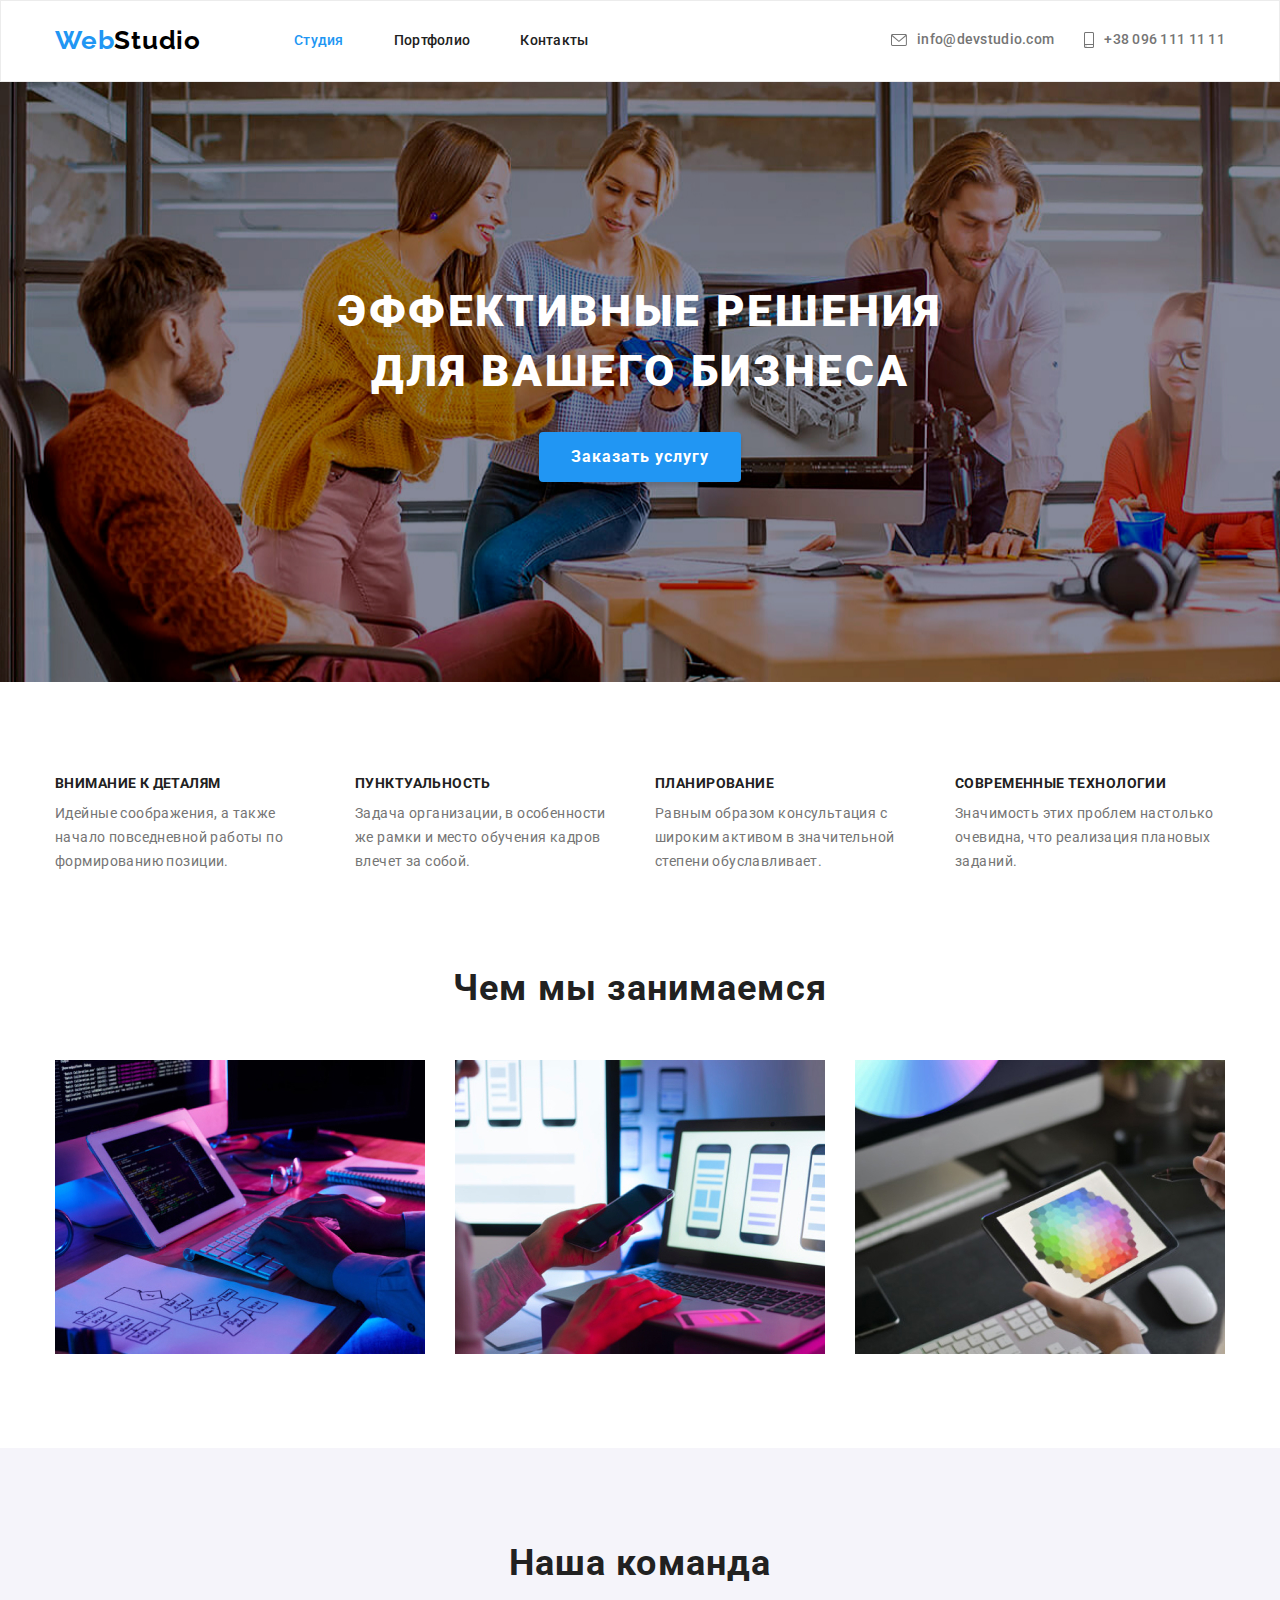
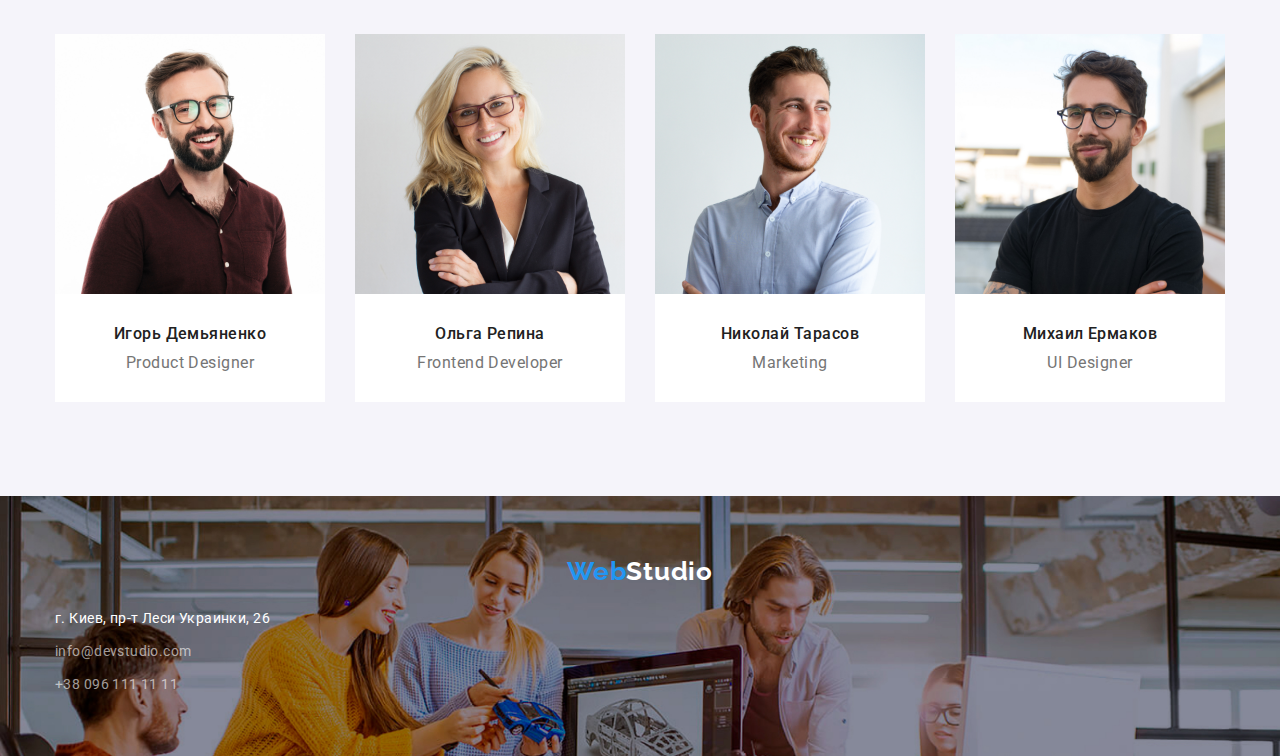
==== index.html @ 41978f91 "Внесены 2 декоративных элемента в header, добавлено изображение в hero" ====
<!DOCTYPE html>
<html lang="ru">
  <head>
    <meta charset="UTF-8" />
    <meta name="viewport" content="width=device-width, initial-scale=1.0" />
    <title>Web-Studio</title>
    <link rel="stylesheet" href="https://cdnjs.cloudflare.com/ajax/libs/modern-normalize/1.0.0/modern-normalize.min.css">
    <link rel="preconnect" href="https://fonts.gstatic.com" />
    <link
      href="https://fonts.googleapis.com/css2?family=Raleway:wght@700&family=Roboto:wght@400;500;700;900&display=swap"
      rel="stylesheet"
    />
    <link rel="stylesheet" href="./css/styles.css" />
  </head>
  <body>

    <!-- Header -->

    <header class="header">
      <div class="container">
      <nav class="navigation">
        <a class="logo" href="./index.html" lang="en">
          <span class="first-part-logo">Web</span><span class="second-part-logo">Studio</span>
        </a>
        <ul class="navigation-list">
          <li class="navigation-list-item">
            <a class="navigation-list-link" href="#"
              ><span class="studio-text">Студия</span></a
            >
          </li>
          <li class="navigation-list-item">
            <a
              class="navigation-list-link"
              href="portfolio.html"
              target="_blank"
              ><span class="nav-text">Портфолио</span></a
            >
          </li>
          <li class="navigation-list-item">
            <a class="navigation-list-link" href="#"
              ><span class="nav-text">Контакты</span></a
            >
          </li>
        </ul>
      </nav>
      <address class="address">
        <ul class="address-list">
          <li class="address-item">
            <a class="header-mail" href="mailto:info@devstudio.com"
              ><svg class="header-mail-icon" width="16" height="12">
                <use href="./images/sprite.svg#icon-envelope"></use>
              </svg>info@devstudio.com</a
            >
          </li>
          <li class="address-item">
            <a class="header-tel" href="tel:+380961111111">
              <svg class="header-tel-icon" width="10" height="16">
                <use href="./images/sprite.svg#icon-smartphone"></use>
              </svg>+38 096 111 11 11</a>
          </li>
        </ul>
      </address>
      </div>
    </header>

    <!-- Main -->

    <main>

      <!-- Hero -->

      <section class="hero">
        <div class="container">
        <h1 class="hero-title">Эффективные решения <br />для вашего бизнеса</h1>
        <button class="hero-btn" type="button">Заказать услугу</button>
        </div>
      </section>
      <!-- Чем мы занимаемся -->
      <section class="about">
        <div class="container">
        <div class="about-advantages">
          <ul class="about-advantages-list">
            <li class="about-advantages-list-item">
              <h3 class="about-subtitle">Внимание к деталям</h3>
              <p class="about-advantages-desc">
                Идейные соображения, а также начало повседневной работы по
                формированию позиции.
              </p>
            </li>
            <li class="about-advantages-list-item">
              <h3 class="about-subtitle">Пунктуальность</h3>
              <p class="about-advantages-desc">
                Задача организации, в особенности же рамки и место обучения
                кадров влечет за собой.
              </p>
            </li>
            <li class="about-advantages-list-item">
              <h3 class="about-subtitle">Планирование</h3>
              <p class="about-advantages-desc">
                Равным образом консультация с широким активом в значительной
                степени обуславливает.
              </p>
            </li>
            <li class="about-advantages-list-item">
              <h3 class="about-subtitle">Современные технологии</h3>
              <p class="about-advantages-desc">
                Значимость этих проблем настолько очевидна, что реализация
                плановых заданий.
              </p>
            </li>
          </ul>
        </div>
        <div class="about-work">
          <h2 class="title">Чем мы занимаемся</h2>
          <ul class="about-work-list">
            <li class="about-work-list-item">
              <img
                class="about-work-img"
                src="images/img.jpg"
                alt="мужские руки печатают на клавиатуре"
                width="370"
                height="294"
              />
            </li>
            <li class="about-work-list-item">
              <img
                class="about-work-img"
                src="images/img-2.jpg"
                alt="женские руки держат смартфон"
                width="370"
                height="294"
              />
            </li>
            <li class="about-work-list-item">
              <img
                class="about-work-img"
                src="images/img-3.jpg"
                alt="планшет в женских руках"
                width="370"
                height="294"
              />
            </li>
          </ul>
        </div>
        </div>
      </section>

      <!-- Наша команда -->

      <section class="team">
        <div class="container">
        <h2 class="title">Наша команда</h2>
        <ul class="team-list">
          <li class="team-list-item">
            <img
              class="team-img"
              src="images/img-7.jpg"
              alt="фото Игоря Демьяненко"
              width="270"
              height="260"
            />
            <h3 class="team-subtitle">Игорь Демьяненко</h3>
            <p class="team-desc" lang="en">Product Designer</p>
          </li>
          <li class="team-list-item">
            <img
              class="team-img"
              src="images/img-4.jpg"
              alt="фото Ольги Репиной"
              width="270"
              height="260"
            />
            <h3 class="team-subtitle">Ольга Репина</h3>
            <p class="team-desc" lang="en">Frontend Developer</p>
          </li>
          <li class="team-list-item">
            <img
              class="team-img"
              src="images/img-5.jpg"
              alt="фото Николая Тарасова"
              width="270"
              height="260"
            />
            <h3 class="team-subtitle">Николай Тарасов</h3>
            <p class="team-desc" lang="en">Marketing</p>
          </li>
          <li class="team-list-item">
            <img
              class="team-img"
              src="images/img-6.jpg"
              alt="фото Михаила Ермакова"
              width="270"
              height="260"
            />
            <h3 class="team-subtitle">Михаил Ермаков</h3>
            <p class="team-desc" lang="en">UI Designer</p>
          </li>
        </ul>
        </div>
      </section>
    </main>

    <!-- Footer -->

    <footer class="footer">

      <!-- Contact info -->
      
      <section class="contact-info">
        <div class="container">
        <h2 class="title visually-hidden">Контактная информация</h2>
        <p class="logo" lang="en">
          <span class="first-part-logo">Web</span
          ><span class="second-logo">Studio</span>
        </p>
        <address class="address">
          <ul class="address-list">
            <li class="address-list-item">
              <a
                class="address-list-link"
                href="https://goo.gl/maps/fSNsUCHMgR2mTpbh6"
                target="_blank"
                ><span class="address-text"
                  >г. Киев, пр-т Леси Украинки, 26</span
                ></a
              >
            </li>
            <li class="address-list-item">
              <a class="address-list-link" href="mailto:info@devstudio.com"
                ><span class="footer-mail">info@devstudio.com</span></a
              >
            </li>
            <li class="address-list-item">
              <a class="address-list-link" href="tel:+380961111111"
                ><span class="footer-tel">+38 096 111 11 11</span></a
              >
            </li>
          </ul>
        </address>
        </div>
      </section>
    </footer>
  </body>
</html>
---- css/styles.css ----
:root {
  --main-font: "Roboto", sans-serif;
  --secondary-font: "Raleway", sans-serif;
  --accent-color: #2196f3;
}

body {
  font-family: var(--main-font);
}

h1,
h2,
h3,
h4,
h5,
h6 {
  margin: 0;
}

ul,
ol {
  margin: 0;
  padding: 0;
}

p {
  margin: 0;
}

img {
  display: block;
}

.address {
  font-style: normal;
}

.container {
  width: 1200px;
  padding: 0 15px;
  margin: 0 auto;
}

/* ========== HEADER ========== */

.header {
  padding-top: 24px;
  padding-bottom: 25px;
  border: 1px solid #ececec;
}

.header .container {
  display: flex;
  align-items: center;
}

.header .logo {
  margin-right: 93px;
}

.logo {
  font-family: var(--secondary-font);
  font-weight: 700;
  font-size: 26px;
  line-height: 1.19;
  letter-spacing: 0.03em;
  text-decoration: none;
}
.first-part-logo {
  color: #2196f3;
}
.second-part-logo {
  color: #000000;
}

.header .navigation {
  display: flex;
  align-items: center;
}

.navigation-list {
  display: flex;
}

.navigation-list-link {
  font-weight: 500;
  font-size: 14px;
  line-height: 1.14;
  letter-spacing: 0.02em;
  color: #212121;
}

.navigation-list-item:not(:last-child) {
  margin-right: 50px;
}

.navigation-list-link:hover,
.navigation-list-link:focus,
.header-mail:hover,
.header-mail:focus,
.header-tel:hover,
.header-tel:focus {
  color: var(--accent-color);
}

.header .address {
  margin-left: auto;
}

.header .address-list {
  display: flex;
}

.header .header-mail {
  margin-right: 30px;
}

.header-mail,
.header-tel {
  display: flex;
  align-items: center;
  font-weight: 500;
  font-size: 14px;
  line-height: 1.14;
  letter-spacing: 0.02em;
  color: #757575;
}

.header-mail-icon,
.header-tel-icon {
  margin-right: 10px;
  fill: currentColor;
}

.portfolio-text {
  color: var(--accent-color);
}

.studio-text {
  color: var(--accent-color);
}

/* ========== END HEADER ========== */

/* ========== HERO ========== */

.hero .container {
  padding-top: 200px;
  padding-bottom: 200px;
}

.hero,
.contact-info {
  background: #2f303a;
  background-image: url(../images/bg.jpg);
  background-repeat: no-repeat;
  background-size: cover;
  text-align: center;
}

.hero-title {
  margin-bottom: 30px;
  font-weight: 900;
  font-size: 44px;
  line-height: 1.36;
  letter-spacing: 0.06em;
  text-transform: uppercase;
  color: #ffffff;
}

.hero-btn {
  min-width: 200px;
  box-shadow: 0px 4px 4px rgba(0, 0, 0, 0.15);
  cursor: pointer;
  padding: 10px 32px;
  border-radius: 4px;
  border: none;
  background-color: var(--accent-color);
  color: #ffffff;
  font-weight: 700;
  font-size: 16px;
  line-height: 1.88;
  letter-spacing: 0.06em;
}

/* ========== END HERO ========== */

/* ========== OTHER SECTIONS ========== */

.about-advantages {
  padding-top: 94px;
  padding-bottom: 94px;
}

.about-advantages-list {
  display: flex;
  flex-wrap: wrap;
}

.about-advantages-list-item {
  width: 270px;
}

.about-advantages-list-item:not(:last-child) {
  margin-right: 30px;
}

.about-work-list-item:not(:last-child) {
  margin-right: 30px;
}

.team-list-item:not(:last-child) {
  margin-right: 30px;
}

.about-advantages-list,
.address-list,
.about-work-list,
.team-list,
.btn-list,
.projects-list-item,
.navigation-list {
  list-style: none;
}

.about-subtitle {
  margin-bottom: 10px;
  font-weight: 700;
  font-size: 14px;
  line-height: 1.14;
  letter-spacing: 0.03em;
  text-transform: uppercase;
  color: #212121;
}

.about-work {
  padding-bottom: 94px;
}

.about-work-list {
  display: flex;
}

.about-advantages-desc {
  font-weight: 400;
  font-size: 14px;
  line-height: 1.71;
  letter-spacing: 0.03em;
  color: #757575;
}

.title {
  margin-bottom: 50px;
  font-weight: 700;
  font-size: 36px;
  line-height: 1.17;
  text-align: center;
  letter-spacing: 0.03em;
  color: #212121;
}

.team {
  background: #f5f4fa;
  padding-top: 94px;
  padding-bottom: 94px;
}

.team-img {
  margin-bottom: 30px;
}

.team-list {
  display: flex;
}

.team-list-item {
  background: #ffffff;
}

.team-subtitle {
  margin-bottom: 10px;
  font-weight: 500;
  font-size: 16px;
  line-height: 1.19;
  text-align: center;
  letter-spacing: 0.03em;
  color: #212121;
}

.team-desc {
  padding-bottom: 30px;
  font-weight: 400;
  font-size: 16px;
  line-height: 1.19;
  text-align: center;
  letter-spacing: 0.03em;
  color: #757575;
}

/* ========== END OTHER SECTIONS ========== */

/* ========== FOOTER ========== */

.contact-info {
  padding-top: 60px;
  padding-bottom: 60px;
}

.contact-info .logo {
  margin-bottom: 20px;
}

.contact-info .address {
  text-align: left;
  margin-right: auto;
}

.contact-info .address-list {
  min-width: 231px;
}

.contact-info .address-list-item:not(:last-child) {
  margin-bottom: 9px;
}

.second-logo {
  color: #ffffff;
}

.address-text {
  font-weight: 400;
  font-size: 14px;
  line-height: 1.71;
  letter-spacing: 0.03em;
  color: #ffffff;
}

.footer-mail,
.footer-tel {
  font-weight: 400;
  font-size: 14px;
  line-height: 1.71;
  letter-spacing: 0.03em;
  color: rgba(255, 255, 255, 0.6);
}

.address-list-link,
.navigation-list-link,
.header-mail,
.header-tel,
.projects-link {
  text-decoration: none;
}

.visually-hidden {
  position: absolute;
  white-space: nowrap;
  width: 1px;
  height: 1px;
  overflow: hidden;
  border: 0;
  padding: 0;
  clip: rect(0 0 0 0);
  clip-path: inset(50%);
  margin: -1px;
}

/* ========== END FOOTER ========== */

/* ========== PORTFOLIO PAGE ========== */

.portfolio-page {
  padding-top: 94px;
  padding-bottom: 94px;
}

.portfolio-page .btn-list {
  display: flex;
  flex-wrap: wrap;
  margin-bottom: 34px;
  justify-content: center;
  margin-bottom: 50px;
}

.portfolio-page .projects-list {
  display: flex;
  flex-wrap: wrap;
}

.portfolio-page .projects-list-item {
  width: 370px;
  background: #ffffff;
  border: 1px solid #eeeeee;
}

.portfolio-page .projects-list-item:not(:nth-child(3n)) {
  margin-right: 30px;
}

.portfolio-page .projects-list-item:not(:nth-last-child(-n + 3)) {
  margin-bottom: 30px;
}

.item-button {
  padding: 6px 22px;
  min-width: 73px;
  font-weight: 500;
  font-size: 16px;
  line-height: 1.62;
  text-align: center;
  letter-spacing: 0.03em;
  background: #f5f4fa;
  color: #212121;
  cursor: pointer;
  border: none;
  border-radius: 4px;
}

.portfolio-page .btn-list-item:not(:last-child) {
  margin-right: 8px;
}

.item-button:hover,
.item-button:focus {
  background-color: var(--accent-color);
  color: #ffffff;
}

.projects-subtitle {
  width: 322px;
  height: 36px;
  font-weight: 700;
  font-size: 18px;
  line-height: 2;
  letter-spacing: 0.06em;
  color: #212121;
}

.projects-block {
  padding: 20px 24px;
}

.projects-desc {
  width: 322px;
  height: 30px;
  font-weight: 400;
  font-size: 16px;
  line-height: 1.87;
  letter-spacing: 0.03em;
  color: #757575;
}
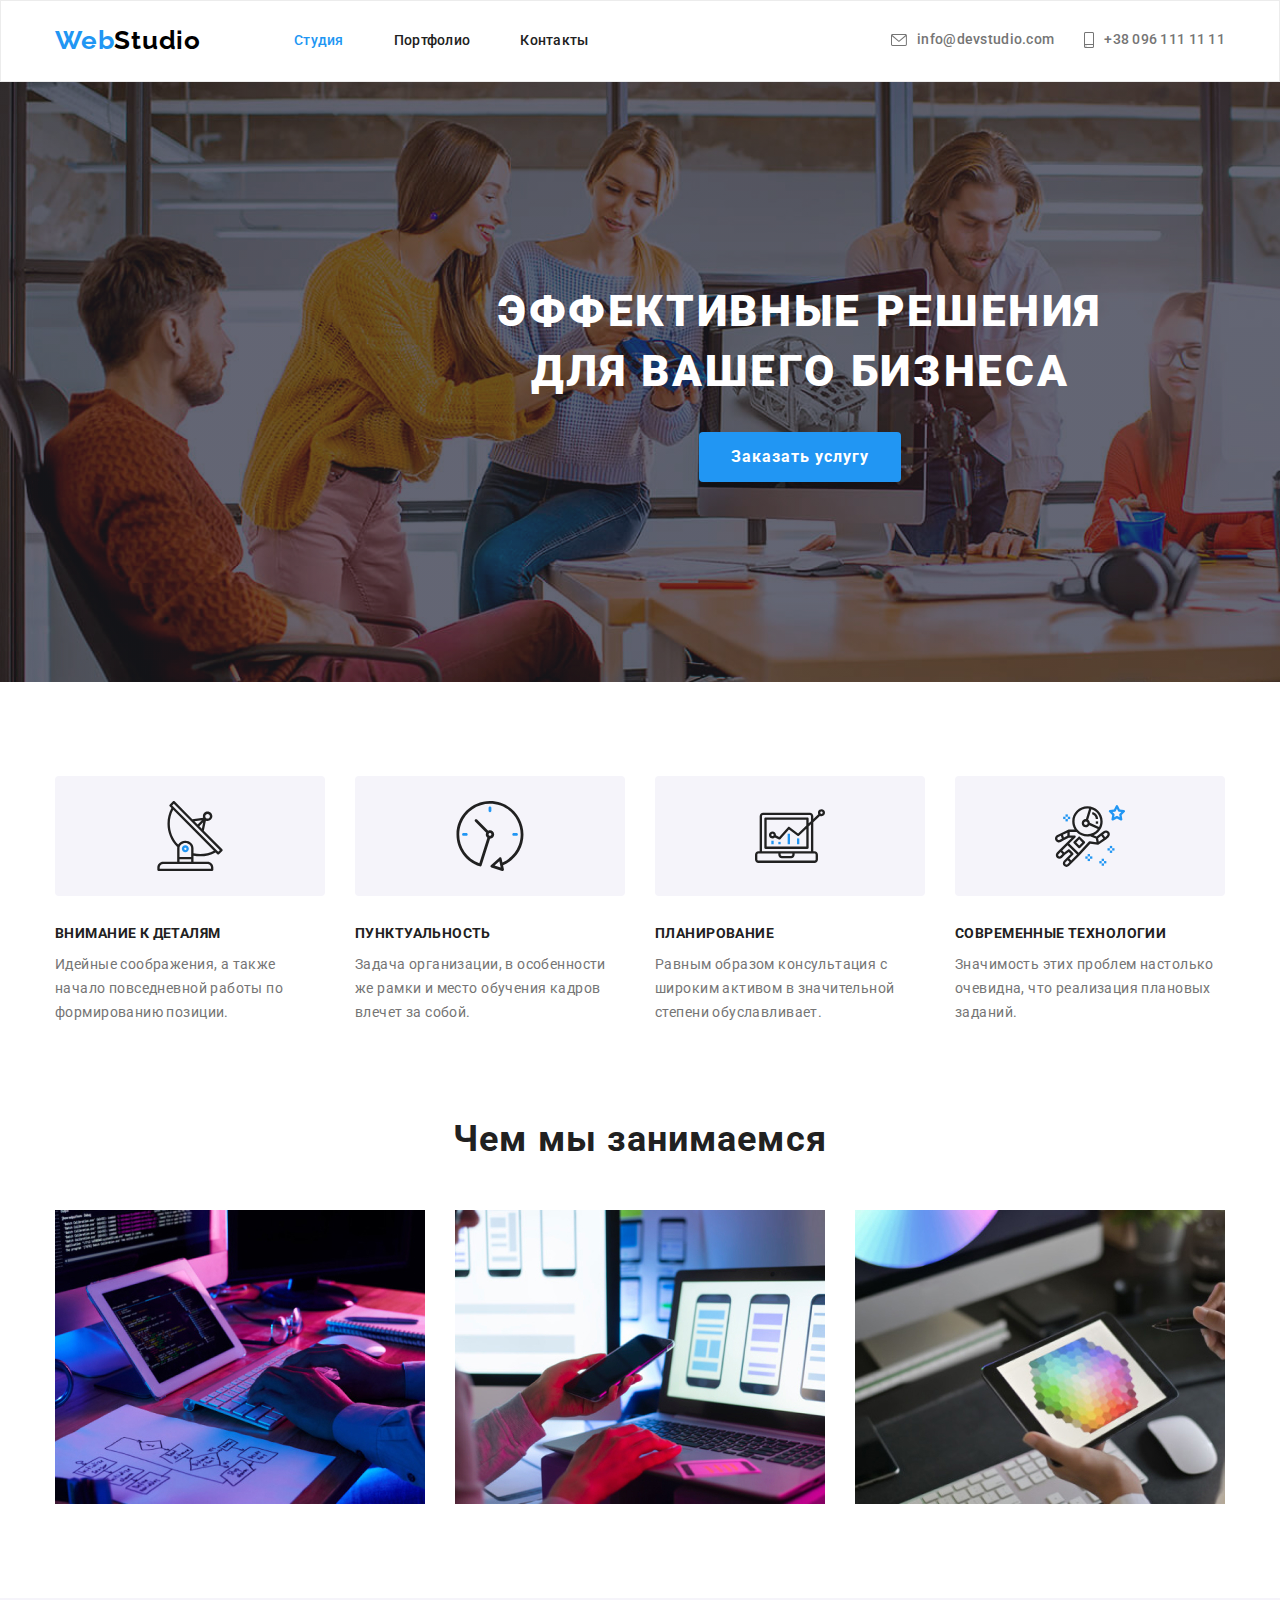
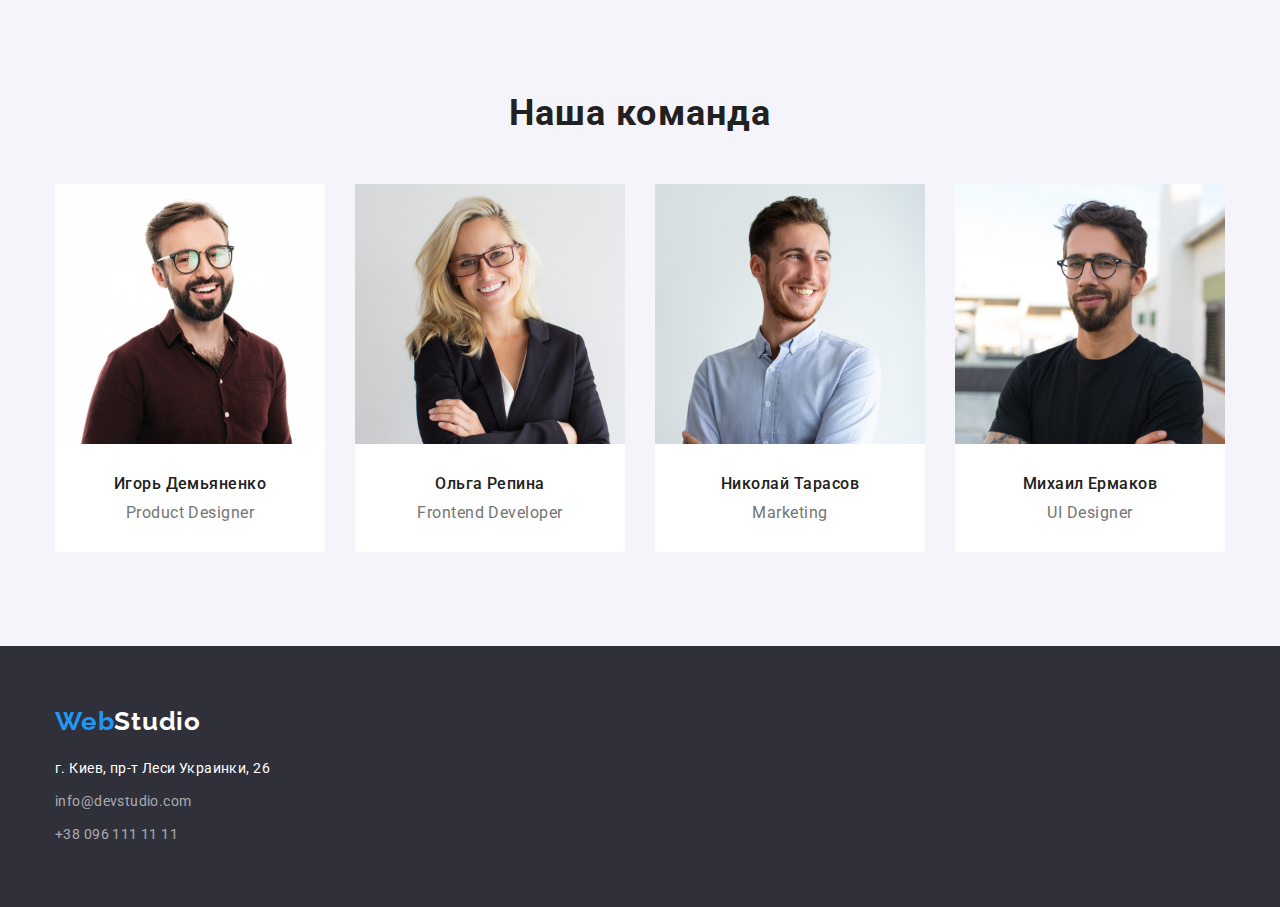
==== commit 131d1636: "Завершено с секцией Hero, вставлены декоративные элементы под Hero" ====
--- a/index.html
+++ b/index.html
@@ -81,6 +81,7 @@
         <div class="about-advantages">
           <ul class="about-advantages-list">
             <li class="about-advantages-list-item">
+              <div class="block-icon"><svg class="advantages-icon" width="70" height="70"><use href="./images/sprite.svg#icon-antenna-1"></use></svg></div>
               <h3 class="about-subtitle">Внимание к деталям</h3>
               <p class="about-advantages-desc">
                 Идейные соображения, а также начало повседневной работы по
@@ -88,6 +89,9 @@
               </p>
             </li>
             <li class="about-advantages-list-item">
+              <div class="block-icon"><svg class="advantages-icon" width="70" height="70">
+                <use href="./images/sprite.svg#icon-clock-1"></use>
+              </svg></div>
               <h3 class="about-subtitle">Пунктуальность</h3>
               <p class="about-advantages-desc">
                 Задача организации, в особенности же рамки и место обучения
@@ -95,6 +99,9 @@
               </p>
             </li>
             <li class="about-advantages-list-item">
+              <div class="block-icon"><svg class="advantages-icon" width="70" height="70">
+                <use href="./images/sprite.svg#icon-diagram-1"></use>
+              </svg></div>
               <h3 class="about-subtitle">Планирование</h3>
               <p class="about-advantages-desc">
                 Равным образом консультация с широким активом в значительной
@@ -102,6 +109,9 @@
               </p>
             </li>
             <li class="about-advantages-list-item">
+              <div class="block-icon"><svg class="advantages-icon" width="70" height="70">
+                <use href="./images/sprite.svg#icon-astronaut-1"></use>
+              </svg></div>
               <h3 class="about-subtitle">Современные технологии</h3>
               <p class="about-advantages-desc">
                 Значимость этих проблем настолько очевидна, что реализация
--- a/css/styles.css
+++ b/css/styles.css
@@ -2,6 +2,7 @@
   --main-font: "Roboto", sans-serif;
   --secondary-font: "Raleway", sans-serif;
   --accent-color: #2196f3;
+  --gradient-color: rgba(47, 48, 58, 0.4);
 }
 
 body {
@@ -144,17 +145,26 @@
 
 /* ========== HERO ========== */
 
-.hero .container {
+.contact-info {
+  background: #2f303a;
+}
+
+.hero {
+  width: 1600px;
+  height: 600px;
   padding-top: 200px;
   padding-bottom: 200px;
-}
-
-.hero,
-.contact-info {
+  margin-left: auto;
+  margin-right: auto;
   background: #2f303a;
-  background-image: url(../images/bg.jpg);
+  background-image: linear-gradient(
+      var(--gradient-color),
+      var(--gradient-color)
+    ),
+    url(../images/bg.jpg);
   background-repeat: no-repeat;
   background-size: cover;
+  background-position: center;
   text-align: center;
 }
 
@@ -233,6 +243,21 @@
   color: #212121;
 }
 
+.block-icon {
+  display: flex;
+  align-items: center;
+  justify-content: center;
+  height: 120px;
+  margin-bottom: 30px;
+  background-color: #f5f4fa;
+  border-radius: 4px;
+}
+
+.advantages-icon {
+  width: 70;
+  height: 70;
+}
+
 .about-work {
   padding-bottom: 94px;
 }
@@ -244,7 +269,7 @@
 .about-advantages-desc {
   font-weight: 400;
   font-size: 14px;
-  line-height: 1.71;
+  line-height: 1.72;
   letter-spacing: 0.03em;
   color: #757575;
 }
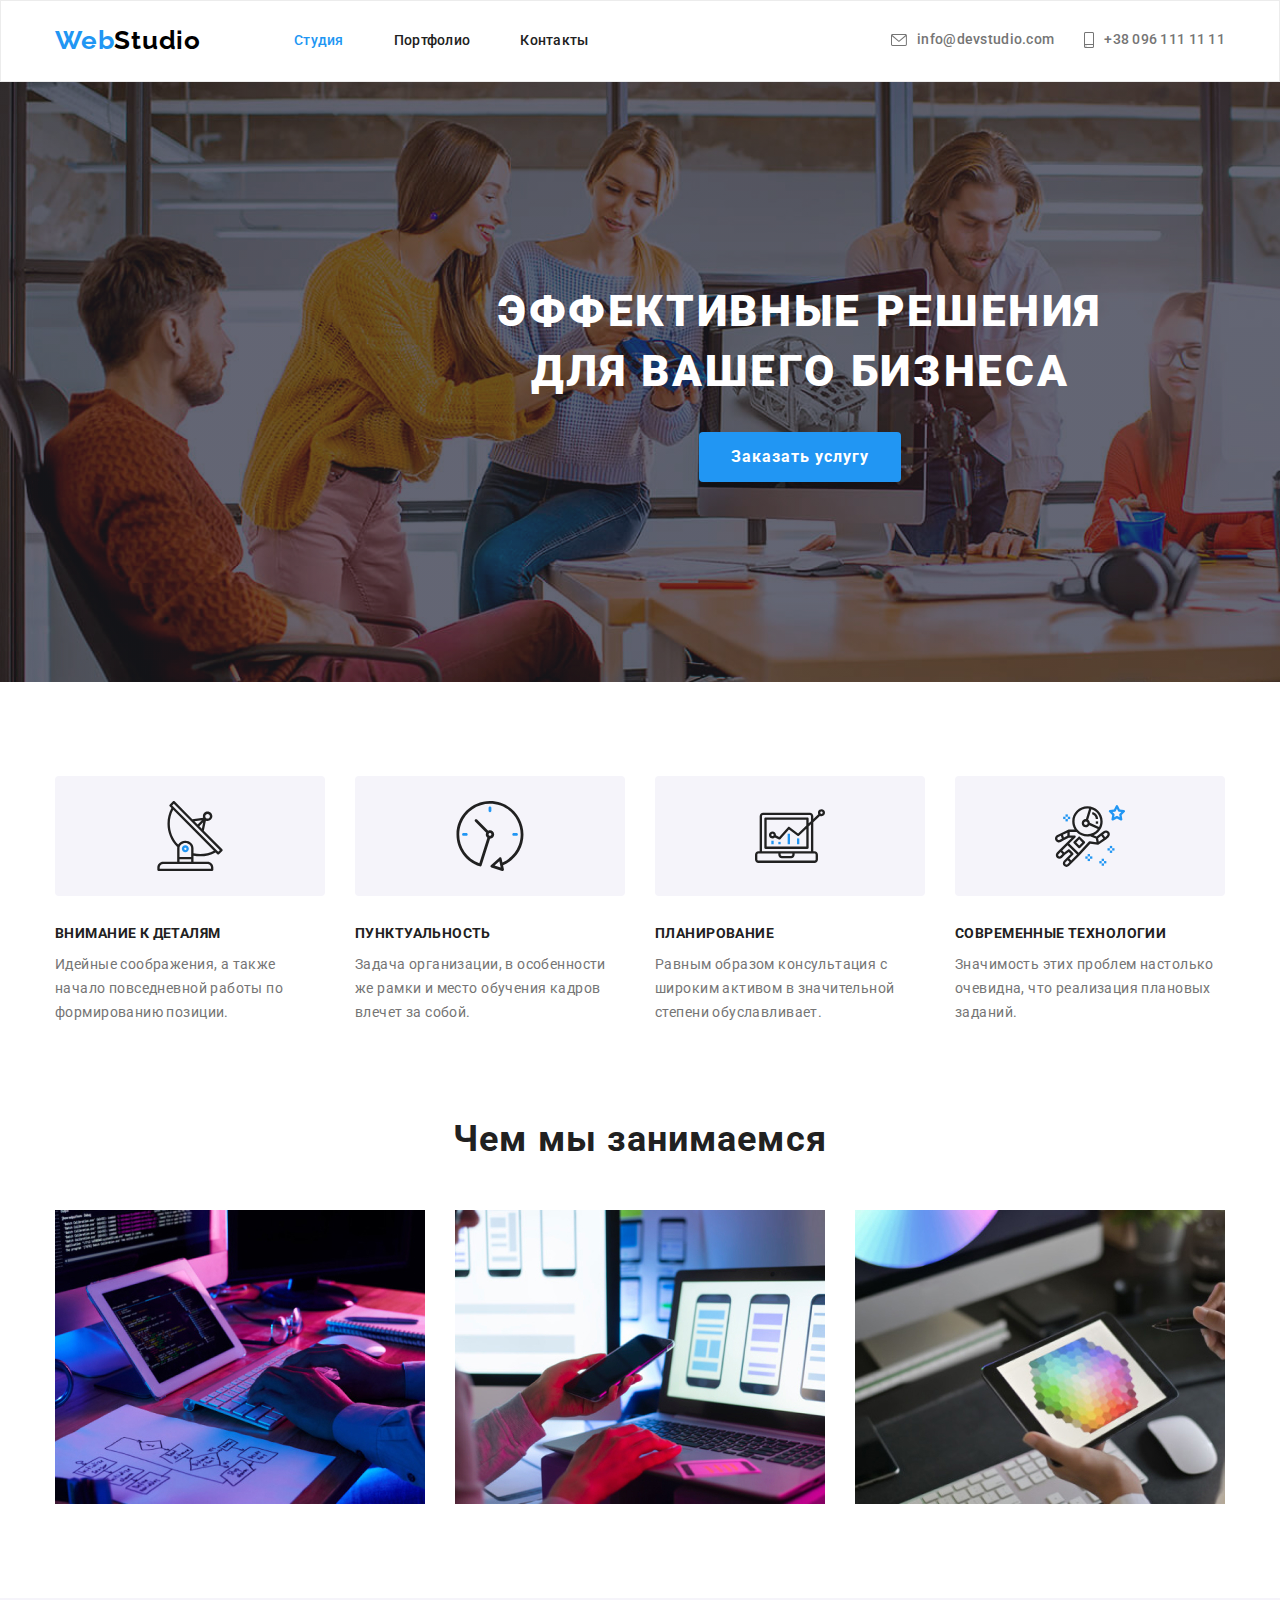
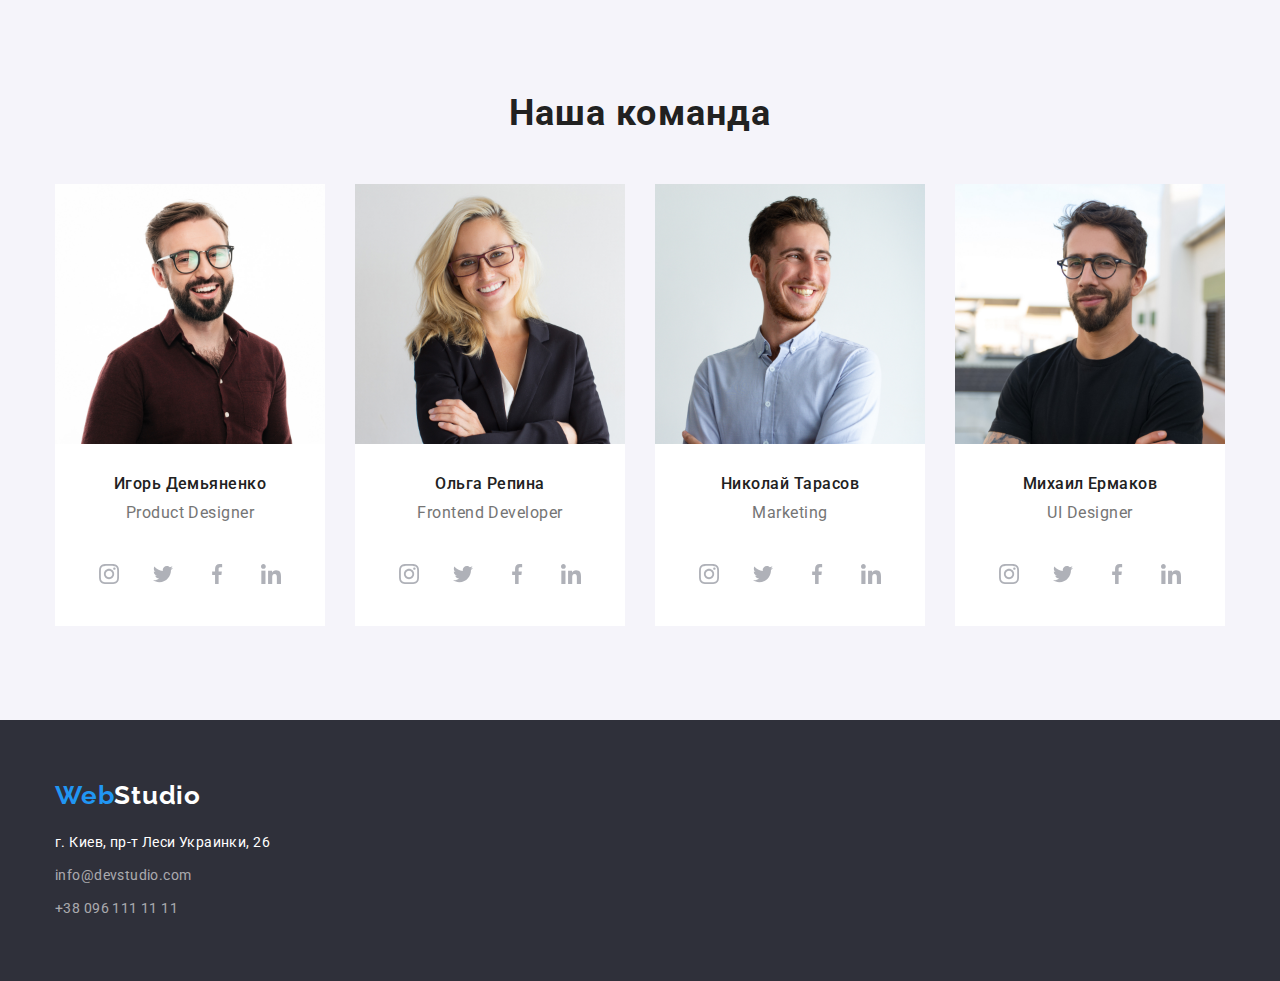
==== commit af183f5b: "Вставлены все иконки соцсетей" ====
--- a/index.html
+++ b/index.html
@@ -171,6 +171,43 @@
             />
             <h3 class="team-subtitle">Игорь Демьяненко</h3>
             <p class="team-desc" lang="en">Product Designer</p>
+            <div class="social-info">
+              <ul class="social-info-list">
+                <li class="social-info-item">
+                  <a class="social-info-link" href="#">
+                    <svg class="social-link" width="20" height="20">
+                      <use href="./images/sprite.svg#icon-instagram-2">
+                      </use>
+                    </svg>
+                  </a>
+                </li>
+                <li class="social-info-item">
+                  <a class="social-info-link" href="#">
+                    <svg class="social-link" width="20" height="20">
+                      <use href="./images/sprite.svg#icon-twitter-1">
+                  
+                      </use>
+                    </svg>
+                  </a>
+                </li>
+                <li class="social-info-item">
+                  <a class="social-info-link" href="#">
+                    <svg class="social-link" width="20" height="20">
+                      <use href="./images/sprite.svg#icon-facebook-1">
+                  
+                      </use>
+                    </svg>
+                  </a>
+                </li>
+                <li class="social-info-item">
+                  <a class="social-info-link" href="#">
+                    <svg class="social-link" width="20" height="20">
+                      <use href="./images/sprite.svg#icon-linkedin-1"></use>
+                    </svg>
+                  </a>
+                </li>
+              </ul>
+            </div>
           </li>
           <li class="team-list-item">
             <img
@@ -182,6 +219,43 @@
             />
             <h3 class="team-subtitle">Ольга Репина</h3>
             <p class="team-desc" lang="en">Frontend Developer</p>
+            <div class="social-info">
+              <ul class="social-info-list">
+                <li class="social-info-item">
+                  <a class="social-info-link" href="#">
+                    <svg class="social-link" width="20" height="20">
+                      <use href="./images/sprite.svg#icon-instagram-2">
+                      </use>
+                    </svg>
+                  </a>
+                </li>
+                <li class="social-info-item">
+                  <a class="social-info-link" href="#">
+                    <svg class="social-link" width="20" height="20">
+                      <use href="./images/sprite.svg#icon-twitter-1">
+            
+                      </use>
+                    </svg>
+                  </a>
+                </li>
+                <li class="social-info-item">
+                  <a class="social-info-link" href="#">
+                    <svg class="social-link" width="20" height="20">
+                      <use href="./images/sprite.svg#icon-facebook-1">
+            
+                      </use>
+                    </svg>
+                  </a>
+                </li>
+                <li class="social-info-item">
+                  <a class="social-info-link" href="#">
+                    <svg class="social-link" width="20" height="20">
+                      <use href="./images/sprite.svg#icon-linkedin-1"></use>
+                    </svg>
+                  </a>
+                </li>
+              </ul>
+            </div>
           </li>
           <li class="team-list-item">
             <img
@@ -193,6 +267,43 @@
             />
             <h3 class="team-subtitle">Николай Тарасов</h3>
             <p class="team-desc" lang="en">Marketing</p>
+            <div class="social-info">
+              <ul class="social-info-list">
+                <li class="social-info-item">
+                  <a class="social-info-link" href="#">
+                    <svg class="social-link" width="20" height="20">
+                      <use href="./images/sprite.svg#icon-instagram-2">
+                      </use>
+                    </svg>
+                  </a>
+                </li>
+                <li class="social-info-item">
+                  <a class="social-info-link" href="#">
+                    <svg class="social-link" width="20" height="20">
+                      <use href="./images/sprite.svg#icon-twitter-1">
+            
+                      </use>
+                    </svg>
+                  </a>
+                </li>
+                <li class="social-info-item">
+                  <a class="social-info-link" href="#">
+                    <svg class="social-link" width="20" height="20">
+                      <use href="./images/sprite.svg#icon-facebook-1">
+            
+                      </use>
+                    </svg>
+                  </a>
+                </li>
+                <li class="social-info-item">
+                  <a class="social-info-link" href="#">
+                    <svg class="social-link" width="20" height="20">
+                      <use href="./images/sprite.svg#icon-linkedin-1"></use>
+                    </svg>
+                  </a>
+                </li>
+              </ul>
+            </div>
           </li>
           <li class="team-list-item">
             <img
@@ -204,6 +315,43 @@
             />
             <h3 class="team-subtitle">Михаил Ермаков</h3>
             <p class="team-desc" lang="en">UI Designer</p>
+            <div class="social-info">
+              <ul class="social-info-list">
+                <li class="social-info-item">
+                  <a class="social-info-link" href="#">
+                    <svg class="social-link" width="20" height="20">
+                      <use href="./images/sprite.svg#icon-instagram-2">
+                      </use>
+                    </svg>
+                  </a>
+                </li>
+                <li class="social-info-item">
+                  <a class="social-info-link" href="#">
+                    <svg class="social-link" width="20" height="20">
+                      <use href="./images/sprite.svg#icon-twitter-1">
+            
+                      </use>
+                    </svg>
+                  </a>
+                </li>
+                <li class="social-info-item">
+                  <a class="social-info-link" href="#">
+                    <svg class="social-link" width="20" height="20">
+                      <use href="./images/sprite.svg#icon-facebook-1">
+            
+                      </use>
+                    </svg>
+                  </a>
+                </li>
+                <li class="social-info-item">
+                  <a class="social-info-link" href="#">
+                    <svg class="social-link" width="20" height="20">
+                      <use href="./images/sprite.svg#icon-linkedin-1"></use>
+                    </svg>
+                  </a>
+                </li>
+              </ul>
+            </div>
           </li>
         </ul>
         </div>
--- a/css/styles.css
+++ b/css/styles.css
@@ -322,6 +322,34 @@
   color: #757575;
 }
 
+.social-info {
+  padding-left: 32px;
+  padding-right: 32px;
+  padding-bottom: 30px;
+}
+
+.social-info-list {
+  display: flex;
+  align-items: center;
+  justify-content: space-between;
+  list-style: none;
+}
+
+.social-info-link {
+  display: flex;
+  align-items: center;
+  justify-content: center;
+  width: 44px;
+  height: 44px;
+  text-decoration: none;
+  border-radius: 50%;
+  color: #afb1b8;
+}
+
+.social-info-item:not(:last-child) {
+  margin-right: 10px;
+}
+
 /* ========== END OTHER SECTIONS ========== */
 
 /* ========== FOOTER ========== */
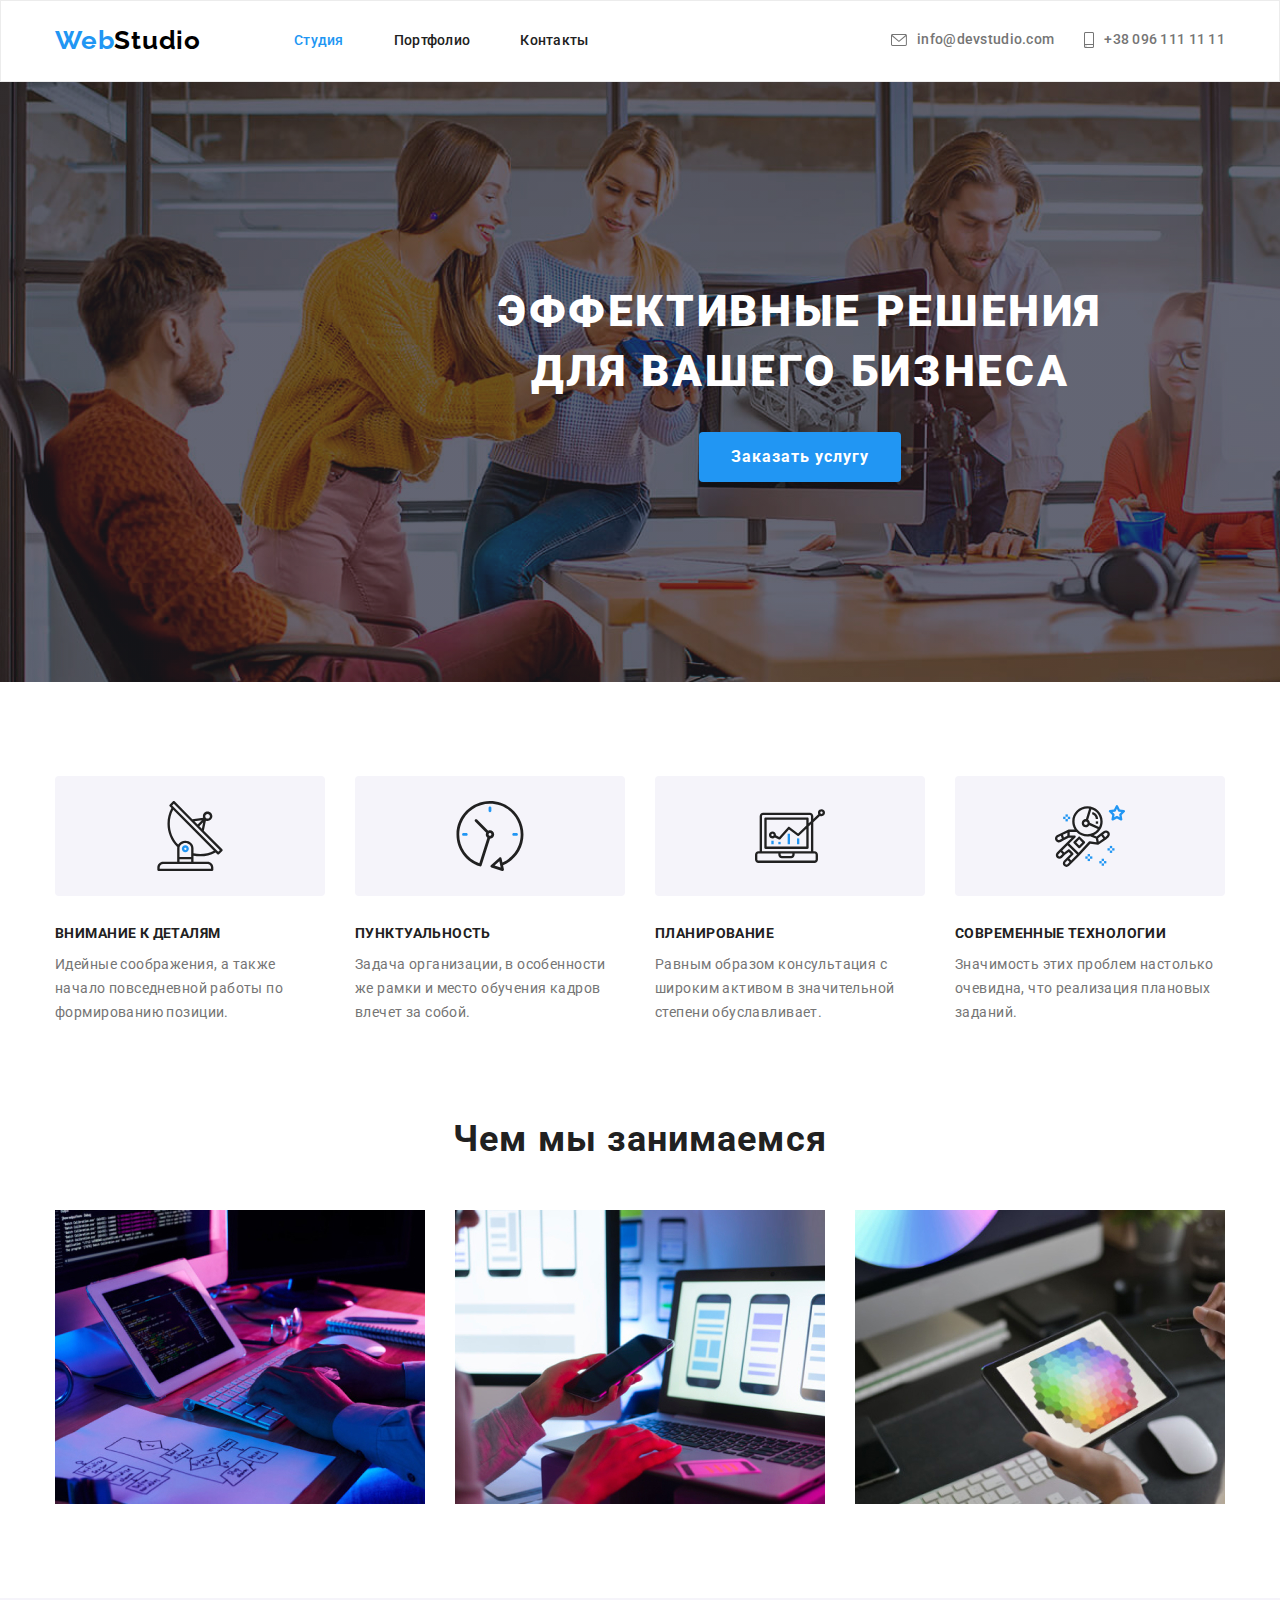
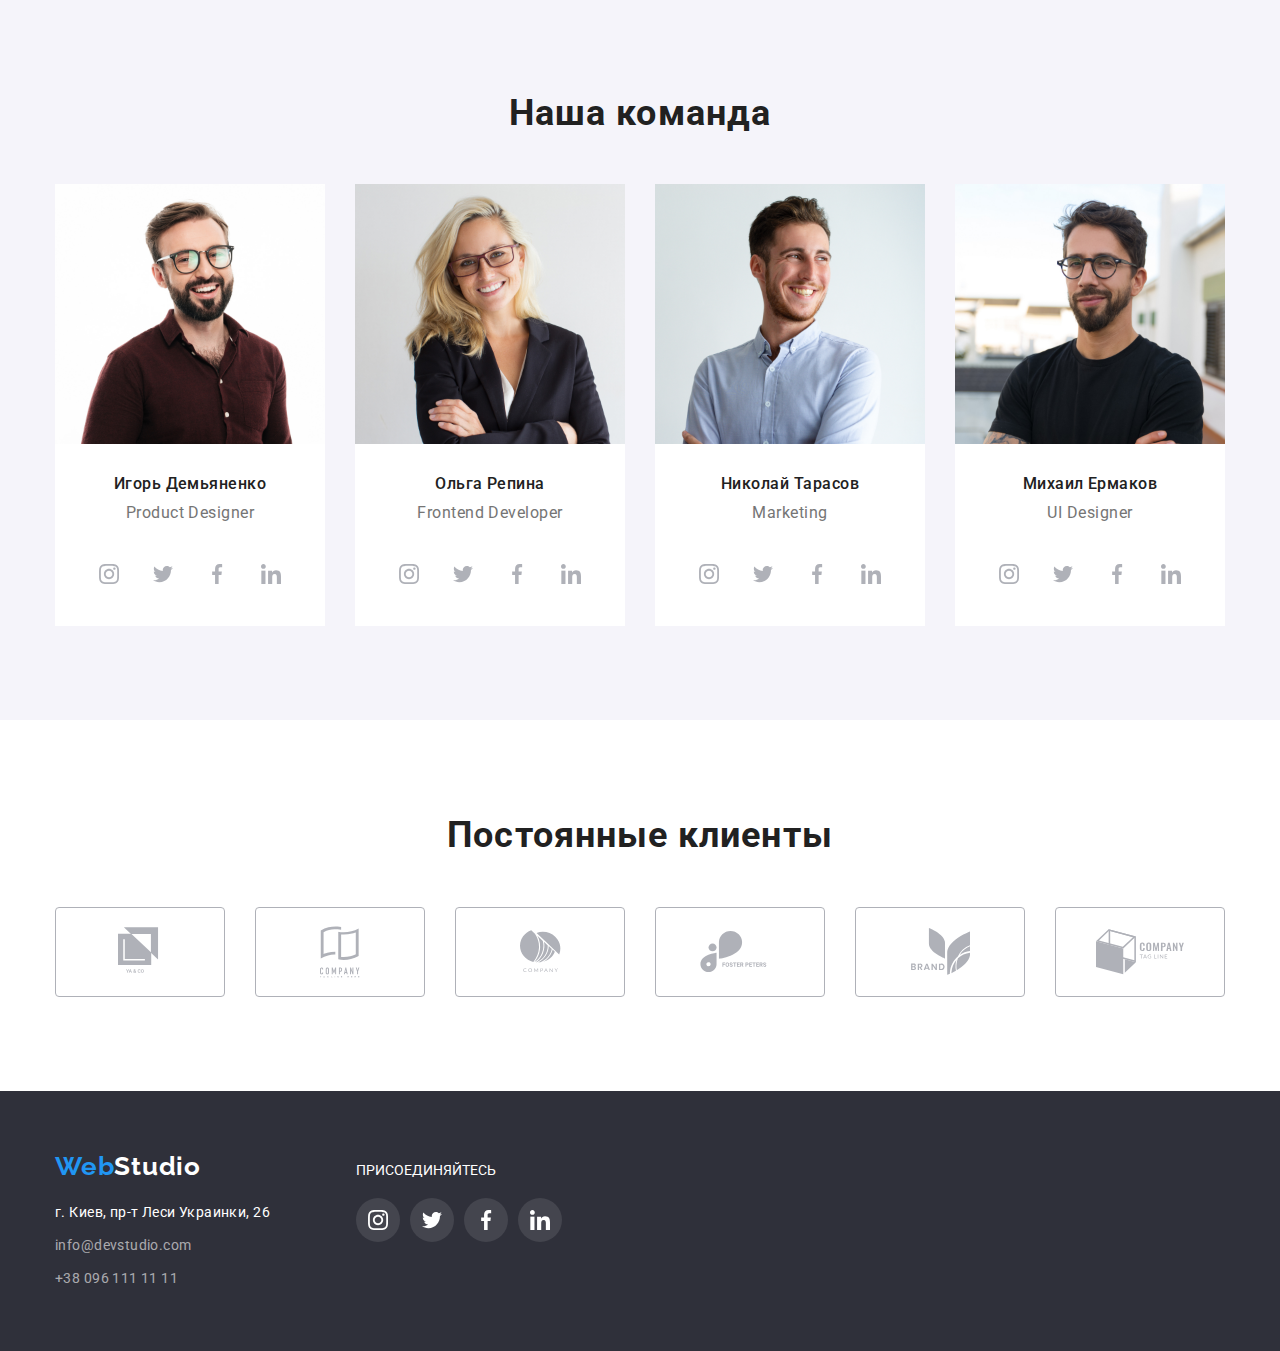
==== commit 79678986: "Добавлены все декоративные элементы и секции на главной странице" ====
--- a/index.html
+++ b/index.html
@@ -356,6 +356,43 @@
         </ul>
         </div>
       </section>
+      <section class="clients">
+<div class="container">
+  <h2 class="title">Постоянные клиенты</h2>
+  <ul class="clients-list">
+    <li class="clients-item">
+      <a class="clients-link" href=""><svg class="clients-icon" width="44.27" height="49.23">
+        <use href="./images/sprite.svg#icon-logo-1"></use>
+      </svg></a>
+    </li>
+    <li class="clients-item">
+      <a class="clients-link" href=""><svg class="clients-icon" width="40" height="52">
+          <use href="./images/sprite.svg#icon-logo-2"></use>
+        </svg></a>
+    </li>
+    <li class="clients-item">
+      <a class="clients-link" href=""><svg class="clients-icon" width="41" height="42.6">
+          <use href="./images/sprite.svg#icon-logo-3"></use>
+        </svg></a>
+    </li>
+    <li class="clients-item">
+      <a class="clients-link" href=""><svg class="clients-icon" width="79.66" height="42.02">
+          <use href="./images/sprite.svg#icon-logo-4"></use>
+        </svg></a>
+    </li>
+    <li class="clients-item">
+      <a class="clients-link" href=""><svg class="clients-icon" width="59" height="47">
+          <use href="./images/sprite.svg#icon-logo-5"></use>
+        </svg></a>
+    </li>
+    <li class="clients-item">
+      <a class="clients-link" href=""><svg class="clients-icon" width="88.48" height="45.j44">
+          <use href="./images/sprite.svg#icon-logo-6"></use>
+        </svg></a>
+    </li>
+  </ul>
+  </div>
+      </section>
     </main>
 
     <!-- Footer -->
@@ -366,6 +403,7 @@
       
       <section class="contact-info">
         <div class="container">
+          <div class="contact-footer">
         <h2 class="title visually-hidden">Контактная информация</h2>
         <p class="logo" lang="en">
           <span class="first-part-logo">Web</span
@@ -396,6 +434,33 @@
           </ul>
         </address>
         </div>
+        <div class="social-footer">
+          <p class="social-footer-desc">Присоединяйтесь</p>
+          <ul class="social-footer-list">
+            <li class="social-footer-item">
+              <a class="social-footer-link"><svg class="social-footer-icon" width="20" height="20">
+                  <use href="./images/sprite.svg#icon-instagram-2"></use>
+                </svg></a>
+            </li>
+            <li class="social-footer-item">
+              <a class="social-footer-link"><svg class="social-footer-icon" width="20" height="20">
+                  <use href="./images/sprite.svg#icon-twitter-1"></use>
+                </svg></a>
+            </li>
+            <li class="social-footer-item">
+              <a class="social-footer-link"><svg class="social-footer-icon" width="20" height="20">
+                  <use href="./images/sprite.svg#icon-facebook-1"></use>
+                </svg></a>
+            </li>
+            <li class="social-footer-item">
+              <a class="social-footer-link"><svg class="social-footer-icon" width="20" height="20">
+                  <use href="./images/sprite.svg#icon-linkedin-1"></use>
+                </svg></a>
+            </li>
+          </ul>
+        </div>
+        </div>
+        
       </section>
     </footer>
   </body>
--- a/css/styles.css
+++ b/css/styles.css
@@ -3,6 +3,7 @@
   --secondary-font: "Raleway", sans-serif;
   --accent-color: #2196f3;
   --gradient-color: rgba(47, 48, 58, 0.4);
+  --white-color: #fff;
 }
 
 body {
@@ -343,18 +344,84 @@
   height: 44px;
   text-decoration: none;
   border-radius: 50%;
-  color: #afb1b8;
 }
 
 .social-info-item:not(:last-child) {
   margin-right: 10px;
 }
 
+.social-info-link:hover,
+.social-info-link:focus {
+  background-color: var(--accent-color);
+}
+
+.social-link {
+  fill: #afb1b8;
+}
+
+.social-info-link:hover .social-link,
+.social-info-link:focus .social-link {
+  fill: var(--white-color);
+}
+
+.clients {
+  background: #fff;
+  padding-top: 94px;
+  padding-bottom: 94px;
+}
+
+.clients-list {
+  display: flex;
+  justify-content: space-between;
+  list-style: none;
+}
+
+.clients-item:not(:last-child) {
+  margin-right: 30px;
+}
+
+.clients-icon {
+  fill: #afb1b8;
+}
+
+.clients-link:hover .clients-icon,
+.clients-link:focus .clients-icon {
+  fill: var(--accent-color);
+}
+
+.clients-link:hover,
+.clients-link:focus {
+  border-color: var(--accent-color);
+}
+
+.clients-link {
+  display: flex;
+  align-items: center;
+  justify-content: center;
+  width: 170px;
+  height: 90px;
+  border: 1px solid #afb1b8;
+  border-radius: 4px;
+  text-decoration: none;
+}
+
 /* ========== END OTHER SECTIONS ========== */
 
 /* ========== FOOTER ========== */
 
+.footer .container {
+  display: flex;
+  align-items: baseline;
+}
+
+.contact-footer {
+  display: flex;
+  flex-direction: column;
+  margin-right: 70px;
+}
+
 .contact-info {
+  display: flex;
   padding-top: 60px;
   padding-bottom: 60px;
 }
@@ -418,6 +485,47 @@
   margin: -1px;
 }
 
+.social-footer {
+  width: 206px;
+}
+
+.social-footer-desc {
+  margin-bottom: 20px;
+  color: var(--white-color);
+  text-transform: uppercase;
+  font-size: 14px;
+  line-height: 1.14;
+}
+
+.social-footer-list {
+  display: flex;
+  list-style: none;
+}
+
+.social-footer-item:not(:last-child) {
+  margin-right: 10px;
+}
+
+.social-footer-link {
+  display: flex;
+  align-items: center;
+  justify-content: center;
+  width: 44px;
+  height: 44px;
+  border-radius: 50%;
+  background-color: rgba(255, 255, 255, 0.1);
+  color: var(--white-color);
+}
+
+.social-footer-icon {
+  fill: currentColor;
+}
+
+.social-footer-link:hover,
+.social-footer-link:focus {
+  background-color: var(--accent-color);
+}
+
 /* ========== END FOOTER ========== */
 
 /* ========== PORTFOLIO PAGE ========== */
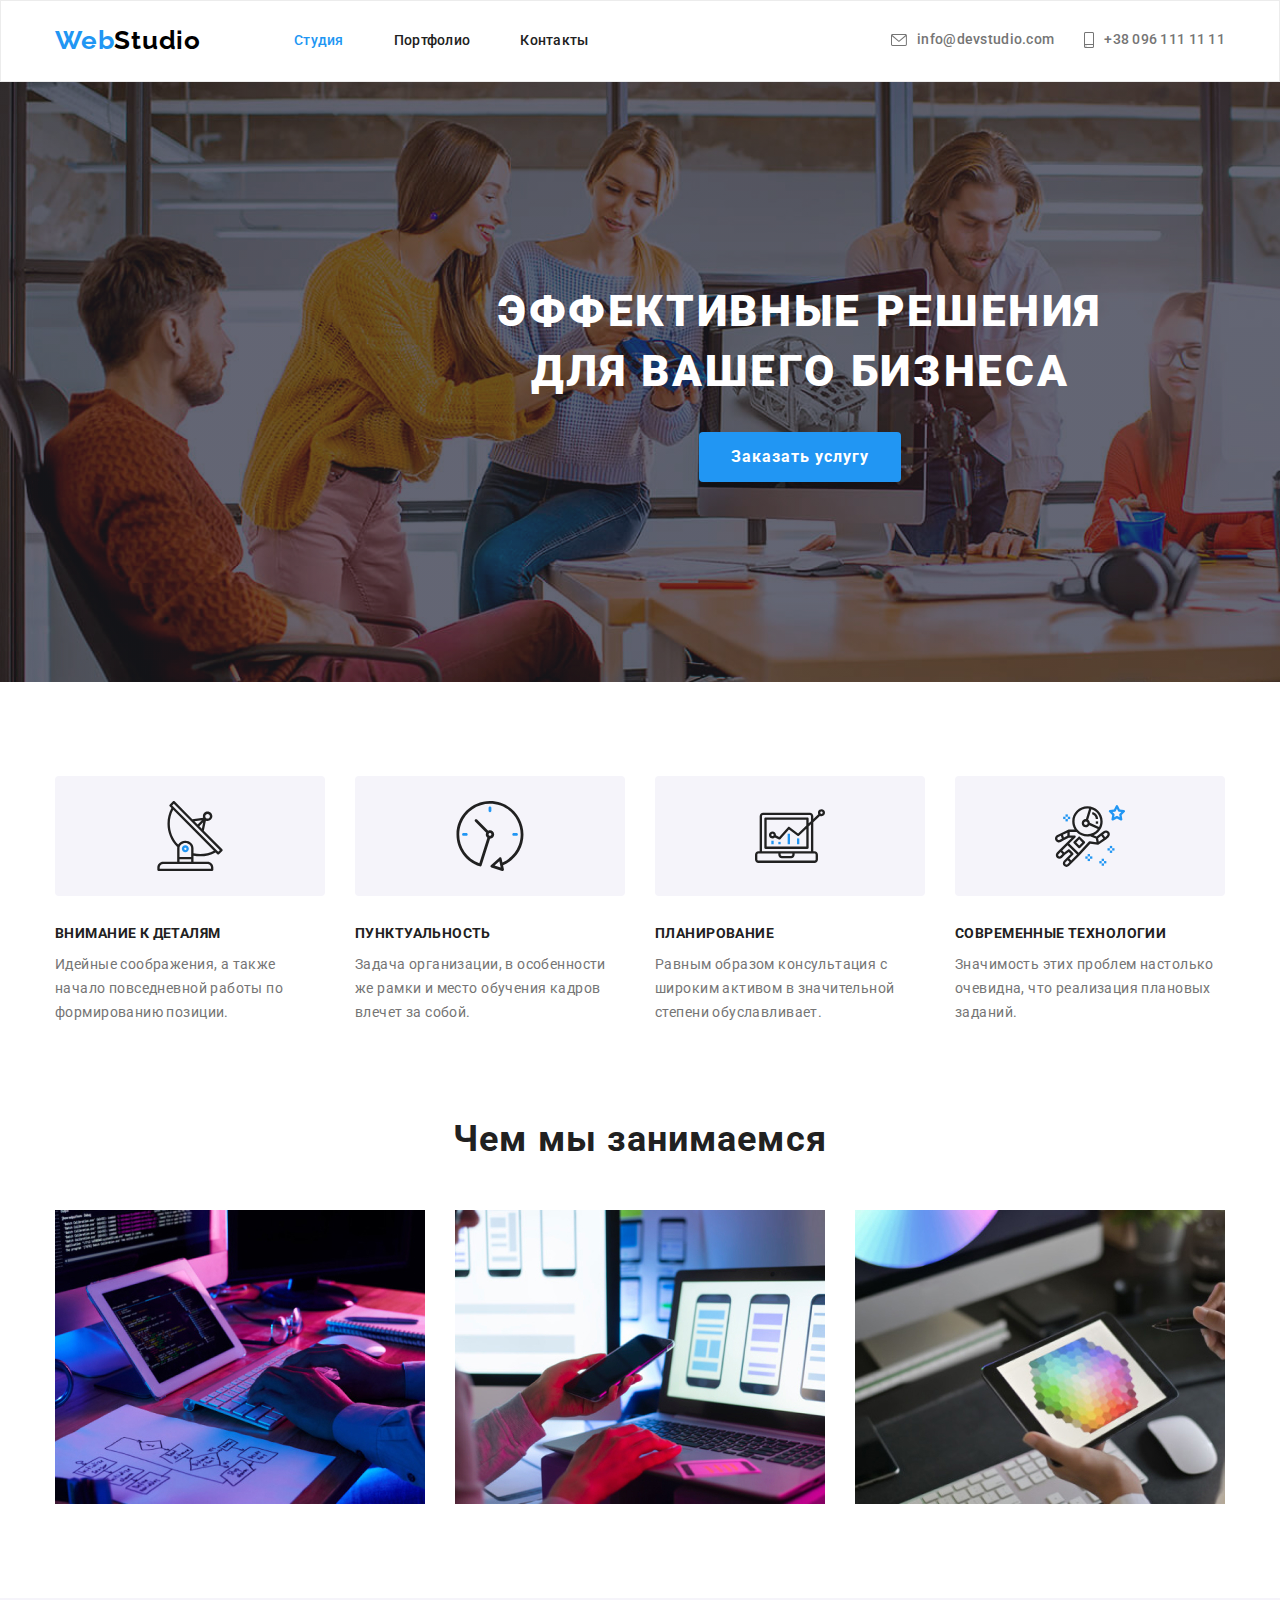
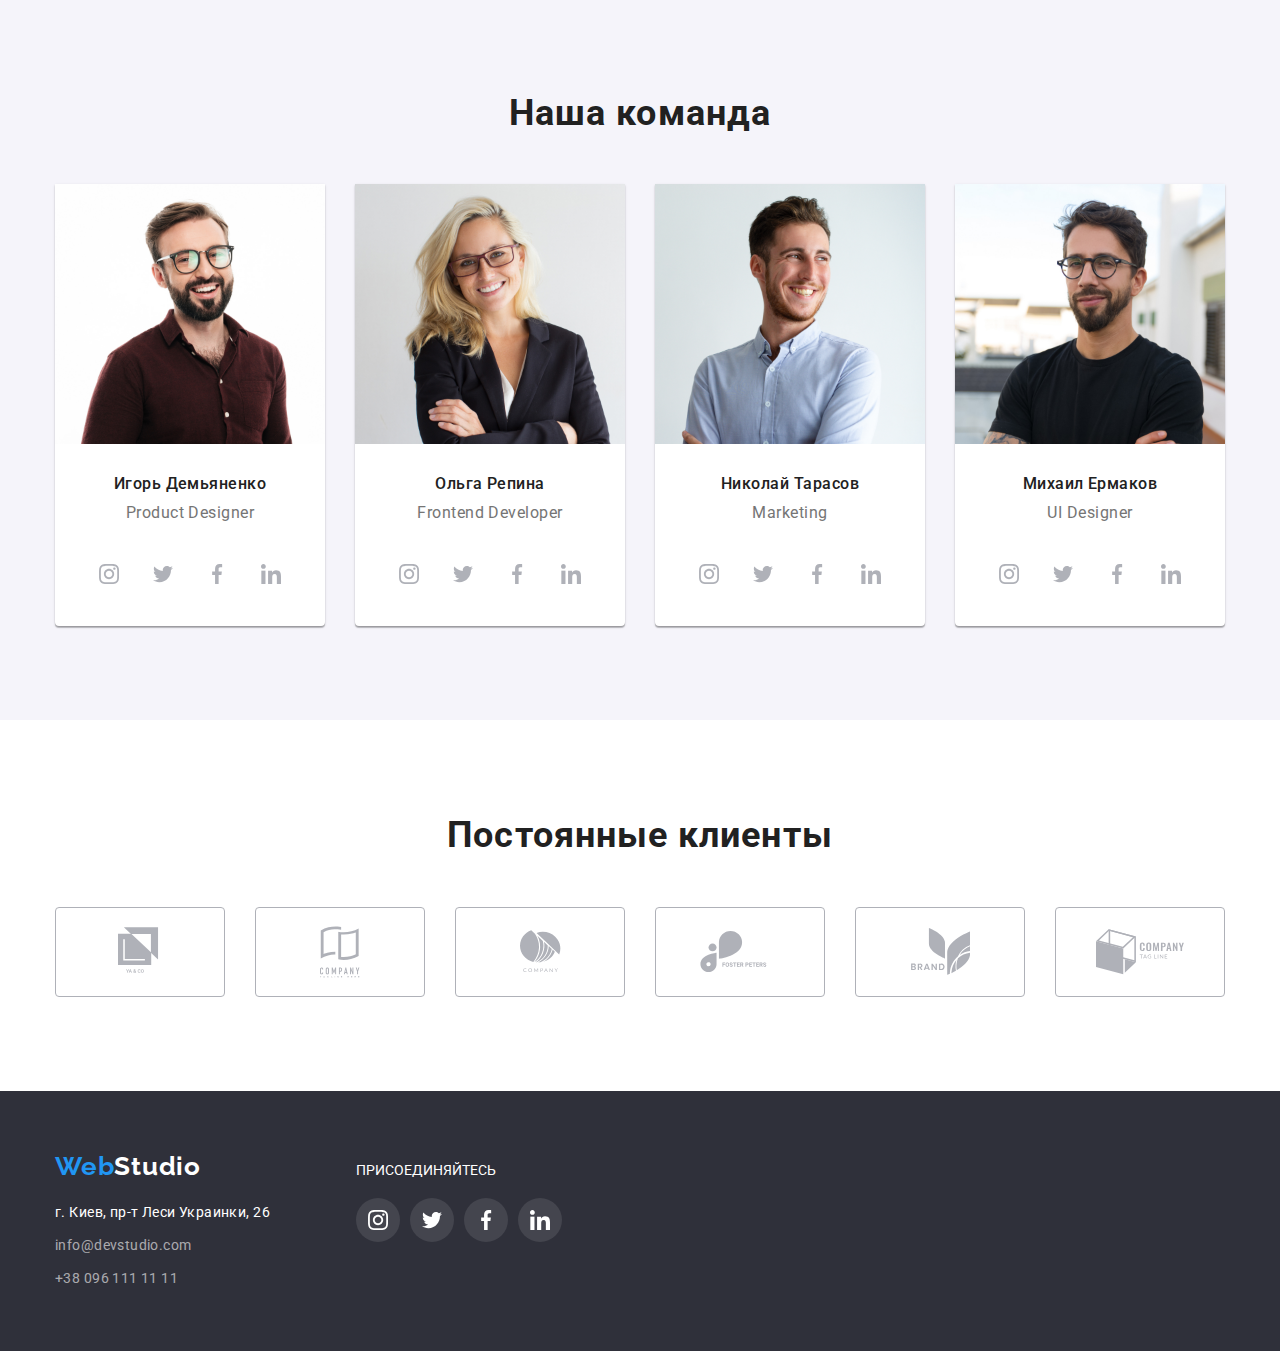
==== commit 49e6c6a5: "Добавлены тени, сделана страница Портфолио" ====
--- a/index.html
+++ b/index.html
@@ -4,7 +4,10 @@
     <meta charset="UTF-8" />
     <meta name="viewport" content="width=device-width, initial-scale=1.0" />
     <title>Web-Studio</title>
-    <link rel="stylesheet" href="https://cdnjs.cloudflare.com/ajax/libs/modern-normalize/1.0.0/modern-normalize.min.css">
+    <link
+      rel="stylesheet"
+      href="https://cdnjs.cloudflare.com/ajax/libs/modern-normalize/1.0.0/modern-normalize.min.css"
+    />
     <link rel="preconnect" href="https://fonts.gstatic.com" />
     <link
       href="https://fonts.googleapis.com/css2?family=Raleway:wght@700&family=Roboto:wght@400;500;700;900&display=swap"
@@ -13,145 +16,157 @@
     <link rel="stylesheet" href="./css/styles.css" />
   </head>
   <body>
-
     <!-- Header -->
 
     <header class="header">
       <div class="container">
-      <nav class="navigation">
-        <a class="logo" href="./index.html" lang="en">
-          <span class="first-part-logo">Web</span><span class="second-part-logo">Studio</span>
-        </a>
-        <ul class="navigation-list">
-          <li class="navigation-list-item">
-            <a class="navigation-list-link" href="#"
-              ><span class="studio-text">Студия</span></a
-            >
-          </li>
-          <li class="navigation-list-item">
-            <a
-              class="navigation-list-link"
-              href="portfolio.html"
-              target="_blank"
-              ><span class="nav-text">Портфолио</span></a
-            >
-          </li>
-          <li class="navigation-list-item">
-            <a class="navigation-list-link" href="#"
-              ><span class="nav-text">Контакты</span></a
-            >
-          </li>
-        </ul>
-      </nav>
-      <address class="address">
-        <ul class="address-list">
-          <li class="address-item">
-            <a class="header-mail" href="mailto:info@devstudio.com"
-              ><svg class="header-mail-icon" width="16" height="12">
-                <use href="./images/sprite.svg#icon-envelope"></use>
-              </svg>info@devstudio.com</a
-            >
-          </li>
-          <li class="address-item">
-            <a class="header-tel" href="tel:+380961111111">
-              <svg class="header-tel-icon" width="10" height="16">
-                <use href="./images/sprite.svg#icon-smartphone"></use>
-              </svg>+38 096 111 11 11</a>
-          </li>
-        </ul>
-      </address>
+        <nav class="navigation">
+          <a class="logo" href="./index.html" lang="en">
+            <span class="first-part-logo">Web</span
+            ><span class="second-part-logo">Studio</span>
+          </a>
+          <ul class="navigation-list">
+            <li class="navigation-list-item">
+              <a class="navigation-list-link" href="#"
+                ><span class="studio-text">Студия</span></a
+              >
+            </li>
+            <li class="navigation-list-item">
+              <a
+                class="navigation-list-link"
+                href="portfolio.html"
+                target="_blank"
+                ><span class="nav-text">Портфолио</span></a
+              >
+            </li>
+            <li class="navigation-list-item">
+              <a class="navigation-list-link" href="#"
+                ><span class="nav-text">Контакты</span></a
+              >
+            </li>
+          </ul>
+        </nav>
+        <address class="address">
+          <ul class="address-list">
+            <li class="address-item">
+              <a class="header-mail" href="mailto:info@devstudio.com"
+                ><svg class="header-mail-icon" width="16" height="12">
+                  <use href="./images/sprite.svg#icon-envelope"></use></svg
+                >info@devstudio.com</a
+              >
+            </li>
+            <li class="address-item">
+              <a class="header-tel" href="tel:+380961111111">
+                <svg class="header-tel-icon" width="10" height="16">
+                  <use href="./images/sprite.svg#icon-smartphone"></use></svg
+                >+38 096 111 11 11</a
+              >
+            </li>
+          </ul>
+        </address>
       </div>
     </header>
 
     <!-- Main -->
 
     <main>
-
       <!-- Hero -->
 
       <section class="hero">
         <div class="container">
-        <h1 class="hero-title">Эффективные решения <br />для вашего бизнеса</h1>
-        <button class="hero-btn" type="button">Заказать услугу</button>
+          <h1 class="hero-title">
+            Эффективные решения <br />для вашего бизнеса
+          </h1>
+          <button class="hero-btn" type="button">Заказать услугу</button>
         </div>
       </section>
       <!-- Чем мы занимаемся -->
       <section class="about">
         <div class="container">
-        <div class="about-advantages">
-          <ul class="about-advantages-list">
-            <li class="about-advantages-list-item">
-              <div class="block-icon"><svg class="advantages-icon" width="70" height="70"><use href="./images/sprite.svg#icon-antenna-1"></use></svg></div>
-              <h3 class="about-subtitle">Внимание к деталям</h3>
-              <p class="about-advantages-desc">
-                Идейные соображения, а также начало повседневной работы по
-                формированию позиции.
-              </p>
-            </li>
-            <li class="about-advantages-list-item">
-              <div class="block-icon"><svg class="advantages-icon" width="70" height="70">
-                <use href="./images/sprite.svg#icon-clock-1"></use>
-              </svg></div>
-              <h3 class="about-subtitle">Пунктуальность</h3>
-              <p class="about-advantages-desc">
-                Задача организации, в особенности же рамки и место обучения
-                кадров влечет за собой.
-              </p>
-            </li>
-            <li class="about-advantages-list-item">
-              <div class="block-icon"><svg class="advantages-icon" width="70" height="70">
-                <use href="./images/sprite.svg#icon-diagram-1"></use>
-              </svg></div>
-              <h3 class="about-subtitle">Планирование</h3>
-              <p class="about-advantages-desc">
-                Равным образом консультация с широким активом в значительной
-                степени обуславливает.
-              </p>
-            </li>
-            <li class="about-advantages-list-item">
-              <div class="block-icon"><svg class="advantages-icon" width="70" height="70">
-                <use href="./images/sprite.svg#icon-astronaut-1"></use>
-              </svg></div>
-              <h3 class="about-subtitle">Современные технологии</h3>
-              <p class="about-advantages-desc">
-                Значимость этих проблем настолько очевидна, что реализация
-                плановых заданий.
-              </p>
-            </li>
-          </ul>
-        </div>
-        <div class="about-work">
-          <h2 class="title">Чем мы занимаемся</h2>
-          <ul class="about-work-list">
-            <li class="about-work-list-item">
-              <img
-                class="about-work-img"
-                src="images/img.jpg"
-                alt="мужские руки печатают на клавиатуре"
-                width="370"
-                height="294"
-              />
-            </li>
-            <li class="about-work-list-item">
-              <img
-                class="about-work-img"
-                src="images/img-2.jpg"
-                alt="женские руки держат смартфон"
-                width="370"
-                height="294"
-              />
-            </li>
-            <li class="about-work-list-item">
-              <img
-                class="about-work-img"
-                src="images/img-3.jpg"
-                alt="планшет в женских руках"
-                width="370"
-                height="294"
-              />
-            </li>
-          </ul>
-        </div>
+          <div class="about-advantages">
+            <ul class="about-advantages-list">
+              <li class="about-advantages-list-item">
+                <div class="block-icon">
+                  <svg class="advantages-icon" width="70" height="70">
+                    <use href="./images/sprite.svg#icon-antenna-1"></use>
+                  </svg>
+                </div>
+                <h3 class="about-subtitle">Внимание к деталям</h3>
+                <p class="about-advantages-desc">
+                  Идейные соображения, а также начало повседневной работы по
+                  формированию позиции.
+                </p>
+              </li>
+              <li class="about-advantages-list-item">
+                <div class="block-icon">
+                  <svg class="advantages-icon" width="70" height="70">
+                    <use href="./images/sprite.svg#icon-clock-1"></use>
+                  </svg>
+                </div>
+                <h3 class="about-subtitle">Пунктуальность</h3>
+                <p class="about-advantages-desc">
+                  Задача организации, в особенности же рамки и место обучения
+                  кадров влечет за собой.
+                </p>
+              </li>
+              <li class="about-advantages-list-item">
+                <div class="block-icon">
+                  <svg class="advantages-icon" width="70" height="70">
+                    <use href="./images/sprite.svg#icon-diagram-1"></use>
+                  </svg>
+                </div>
+                <h3 class="about-subtitle">Планирование</h3>
+                <p class="about-advantages-desc">
+                  Равным образом консультация с широким активом в значительной
+                  степени обуславливает.
+                </p>
+              </li>
+              <li class="about-advantages-list-item">
+                <div class="block-icon">
+                  <svg class="advantages-icon" width="70" height="70">
+                    <use href="./images/sprite.svg#icon-astronaut-1"></use>
+                  </svg>
+                </div>
+                <h3 class="about-subtitle">Современные технологии</h3>
+                <p class="about-advantages-desc">
+                  Значимость этих проблем настолько очевидна, что реализация
+                  плановых заданий.
+                </p>
+              </li>
+            </ul>
+          </div>
+          <div class="about-work">
+            <h2 class="title">Чем мы занимаемся</h2>
+            <ul class="about-work-list">
+              <li class="about-work-list-item">
+                <img
+                  class="about-work-img"
+                  src="images/img.jpg"
+                  alt="мужские руки печатают на клавиатуре"
+                  width="370"
+                  height="294"
+                />
+              </li>
+              <li class="about-work-list-item">
+                <img
+                  class="about-work-img"
+                  src="images/img-2.jpg"
+                  alt="женские руки держат смартфон"
+                  width="370"
+                  height="294"
+                />
+              </li>
+              <li class="about-work-list-item">
+                <img
+                  class="about-work-img"
+                  src="images/img-3.jpg"
+                  alt="планшет в женских руках"
+                  width="370"
+                  height="294"
+                />
+              </li>
+            </ul>
+          </div>
         </div>
       </section>
 
@@ -159,308 +174,296 @@
 
       <section class="team">
         <div class="container">
-        <h2 class="title">Наша команда</h2>
-        <ul class="team-list">
-          <li class="team-list-item">
-            <img
-              class="team-img"
-              src="images/img-7.jpg"
-              alt="фото Игоря Демьяненко"
-              width="270"
-              height="260"
-            />
-            <h3 class="team-subtitle">Игорь Демьяненко</h3>
-            <p class="team-desc" lang="en">Product Designer</p>
-            <div class="social-info">
-              <ul class="social-info-list">
-                <li class="social-info-item">
-                  <a class="social-info-link" href="#">
-                    <svg class="social-link" width="20" height="20">
-                      <use href="./images/sprite.svg#icon-instagram-2">
-                      </use>
-                    </svg>
-                  </a>
-                </li>
-                <li class="social-info-item">
-                  <a class="social-info-link" href="#">
-                    <svg class="social-link" width="20" height="20">
-                      <use href="./images/sprite.svg#icon-twitter-1">
-                  
-                      </use>
-                    </svg>
-                  </a>
-                </li>
-                <li class="social-info-item">
-                  <a class="social-info-link" href="#">
-                    <svg class="social-link" width="20" height="20">
-                      <use href="./images/sprite.svg#icon-facebook-1">
-                  
-                      </use>
-                    </svg>
-                  </a>
-                </li>
-                <li class="social-info-item">
-                  <a class="social-info-link" href="#">
-                    <svg class="social-link" width="20" height="20">
-                      <use href="./images/sprite.svg#icon-linkedin-1"></use>
-                    </svg>
-                  </a>
-                </li>
-              </ul>
-            </div>
-          </li>
-          <li class="team-list-item">
-            <img
-              class="team-img"
-              src="images/img-4.jpg"
-              alt="фото Ольги Репиной"
-              width="270"
-              height="260"
-            />
-            <h3 class="team-subtitle">Ольга Репина</h3>
-            <p class="team-desc" lang="en">Frontend Developer</p>
-            <div class="social-info">
-              <ul class="social-info-list">
-                <li class="social-info-item">
-                  <a class="social-info-link" href="#">
-                    <svg class="social-link" width="20" height="20">
-                      <use href="./images/sprite.svg#icon-instagram-2">
-                      </use>
-                    </svg>
-                  </a>
-                </li>
-                <li class="social-info-item">
-                  <a class="social-info-link" href="#">
-                    <svg class="social-link" width="20" height="20">
-                      <use href="./images/sprite.svg#icon-twitter-1">
-            
-                      </use>
-                    </svg>
-                  </a>
-                </li>
-                <li class="social-info-item">
-                  <a class="social-info-link" href="#">
-                    <svg class="social-link" width="20" height="20">
-                      <use href="./images/sprite.svg#icon-facebook-1">
-            
-                      </use>
-                    </svg>
-                  </a>
-                </li>
-                <li class="social-info-item">
-                  <a class="social-info-link" href="#">
-                    <svg class="social-link" width="20" height="20">
-                      <use href="./images/sprite.svg#icon-linkedin-1"></use>
-                    </svg>
-                  </a>
-                </li>
-              </ul>
-            </div>
-          </li>
-          <li class="team-list-item">
-            <img
-              class="team-img"
-              src="images/img-5.jpg"
-              alt="фото Николая Тарасова"
-              width="270"
-              height="260"
-            />
-            <h3 class="team-subtitle">Николай Тарасов</h3>
-            <p class="team-desc" lang="en">Marketing</p>
-            <div class="social-info">
-              <ul class="social-info-list">
-                <li class="social-info-item">
-                  <a class="social-info-link" href="#">
-                    <svg class="social-link" width="20" height="20">
-                      <use href="./images/sprite.svg#icon-instagram-2">
-                      </use>
-                    </svg>
-                  </a>
-                </li>
-                <li class="social-info-item">
-                  <a class="social-info-link" href="#">
-                    <svg class="social-link" width="20" height="20">
-                      <use href="./images/sprite.svg#icon-twitter-1">
-            
-                      </use>
-                    </svg>
-                  </a>
-                </li>
-                <li class="social-info-item">
-                  <a class="social-info-link" href="#">
-                    <svg class="social-link" width="20" height="20">
-                      <use href="./images/sprite.svg#icon-facebook-1">
-            
-                      </use>
-                    </svg>
-                  </a>
-                </li>
-                <li class="social-info-item">
-                  <a class="social-info-link" href="#">
-                    <svg class="social-link" width="20" height="20">
-                      <use href="./images/sprite.svg#icon-linkedin-1"></use>
-                    </svg>
-                  </a>
-                </li>
-              </ul>
-            </div>
-          </li>
-          <li class="team-list-item">
-            <img
-              class="team-img"
-              src="images/img-6.jpg"
-              alt="фото Михаила Ермакова"
-              width="270"
-              height="260"
-            />
-            <h3 class="team-subtitle">Михаил Ермаков</h3>
-            <p class="team-desc" lang="en">UI Designer</p>
-            <div class="social-info">
-              <ul class="social-info-list">
-                <li class="social-info-item">
-                  <a class="social-info-link" href="#">
-                    <svg class="social-link" width="20" height="20">
-                      <use href="./images/sprite.svg#icon-instagram-2">
-                      </use>
-                    </svg>
-                  </a>
-                </li>
-                <li class="social-info-item">
-                  <a class="social-info-link" href="#">
-                    <svg class="social-link" width="20" height="20">
-                      <use href="./images/sprite.svg#icon-twitter-1">
-            
-                      </use>
-                    </svg>
-                  </a>
-                </li>
-                <li class="social-info-item">
-                  <a class="social-info-link" href="#">
-                    <svg class="social-link" width="20" height="20">
-                      <use href="./images/sprite.svg#icon-facebook-1">
-            
-                      </use>
-                    </svg>
-                  </a>
-                </li>
-                <li class="social-info-item">
-                  <a class="social-info-link" href="#">
-                    <svg class="social-link" width="20" height="20">
-                      <use href="./images/sprite.svg#icon-linkedin-1"></use>
-                    </svg>
-                  </a>
-                </li>
-              </ul>
-            </div>
-          </li>
-        </ul>
+          <h2 class="title">Наша команда</h2>
+          <ul class="team-list">
+            <li class="team-list-item">
+              <img
+                class="team-img"
+                src="images/img-7.jpg"
+                alt="фото Игоря Демьяненко"
+                width="270"
+                height="260"
+              />
+              <h3 class="team-subtitle">Игорь Демьяненко</h3>
+              <p class="team-desc" lang="en">Product Designer</p>
+              <div class="social-info">
+                <ul class="social-info-list">
+                  <li class="social-info-item">
+                    <a class="social-info-link" href="#">
+                      <svg class="social-link" width="20" height="20">
+                        <use href="./images/sprite.svg#icon-instagram-2"></use>
+                      </svg>
+                    </a>
+                  </li>
+                  <li class="social-info-item">
+                    <a class="social-info-link" href="#">
+                      <svg class="social-link" width="20" height="20">
+                        <use href="./images/sprite.svg#icon-twitter-1"></use>
+                      </svg>
+                    </a>
+                  </li>
+                  <li class="social-info-item">
+                    <a class="social-info-link" href="#">
+                      <svg class="social-link" width="20" height="20">
+                        <use href="./images/sprite.svg#icon-facebook-1"></use>
+                      </svg>
+                    </a>
+                  </li>
+                  <li class="social-info-item">
+                    <a class="social-info-link" href="#">
+                      <svg class="social-link" width="20" height="20">
+                        <use href="./images/sprite.svg#icon-linkedin-1"></use>
+                      </svg>
+                    </a>
+                  </li>
+                </ul>
+              </div>
+            </li>
+            <li class="team-list-item">
+              <img
+                class="team-img"
+                src="images/img-4.jpg"
+                alt="фото Ольги Репиной"
+                width="270"
+                height="260"
+              />
+              <h3 class="team-subtitle">Ольга Репина</h3>
+              <p class="team-desc" lang="en">Frontend Developer</p>
+              <div class="social-info">
+                <ul class="social-info-list">
+                  <li class="social-info-item">
+                    <a class="social-info-link" href="#">
+                      <svg class="social-link" width="20" height="20">
+                        <use href="./images/sprite.svg#icon-instagram-2"></use>
+                      </svg>
+                    </a>
+                  </li>
+                  <li class="social-info-item">
+                    <a class="social-info-link" href="#">
+                      <svg class="social-link" width="20" height="20">
+                        <use href="./images/sprite.svg#icon-twitter-1"></use>
+                      </svg>
+                    </a>
+                  </li>
+                  <li class="social-info-item">
+                    <a class="social-info-link" href="#">
+                      <svg class="social-link" width="20" height="20">
+                        <use href="./images/sprite.svg#icon-facebook-1"></use>
+                      </svg>
+                    </a>
+                  </li>
+                  <li class="social-info-item">
+                    <a class="social-info-link" href="#">
+                      <svg class="social-link" width="20" height="20">
+                        <use href="./images/sprite.svg#icon-linkedin-1"></use>
+                      </svg>
+                    </a>
+                  </li>
+                </ul>
+              </div>
+            </li>
+            <li class="team-list-item">
+              <img
+                class="team-img"
+                src="images/img-5.jpg"
+                alt="фото Николая Тарасова"
+                width="270"
+                height="260"
+              />
+              <h3 class="team-subtitle">Николай Тарасов</h3>
+              <p class="team-desc" lang="en">Marketing</p>
+              <div class="social-info">
+                <ul class="social-info-list">
+                  <li class="social-info-item">
+                    <a class="social-info-link" href="#">
+                      <svg class="social-link" width="20" height="20">
+                        <use href="./images/sprite.svg#icon-instagram-2"></use>
+                      </svg>
+                    </a>
+                  </li>
+                  <li class="social-info-item">
+                    <a class="social-info-link" href="#">
+                      <svg class="social-link" width="20" height="20">
+                        <use href="./images/sprite.svg#icon-twitter-1"></use>
+                      </svg>
+                    </a>
+                  </li>
+                  <li class="social-info-item">
+                    <a class="social-info-link" href="#">
+                      <svg class="social-link" width="20" height="20">
+                        <use href="./images/sprite.svg#icon-facebook-1"></use>
+                      </svg>
+                    </a>
+                  </li>
+                  <li class="social-info-item">
+                    <a class="social-info-link" href="#">
+                      <svg class="social-link" width="20" height="20">
+                        <use href="./images/sprite.svg#icon-linkedin-1"></use>
+                      </svg>
+                    </a>
+                  </li>
+                </ul>
+              </div>
+            </li>
+            <li class="team-list-item">
+              <img
+                class="team-img"
+                src="images/img-6.jpg"
+                alt="фото Михаила Ермакова"
+                width="270"
+                height="260"
+              />
+              <h3 class="team-subtitle">Михаил Ермаков</h3>
+              <p class="team-desc" lang="en">UI Designer</p>
+              <div class="social-info">
+                <ul class="social-info-list">
+                  <li class="social-info-item">
+                    <a class="social-info-link" href="#">
+                      <svg class="social-link" width="20" height="20">
+                        <use href="./images/sprite.svg#icon-instagram-2"></use>
+                      </svg>
+                    </a>
+                  </li>
+                  <li class="social-info-item">
+                    <a class="social-info-link" href="#">
+                      <svg class="social-link" width="20" height="20">
+                        <use href="./images/sprite.svg#icon-twitter-1"></use>
+                      </svg>
+                    </a>
+                  </li>
+                  <li class="social-info-item">
+                    <a class="social-info-link" href="#">
+                      <svg class="social-link" width="20" height="20">
+                        <use href="./images/sprite.svg#icon-facebook-1"></use>
+                      </svg>
+                    </a>
+                  </li>
+                  <li class="social-info-item">
+                    <a class="social-info-link" href="#">
+                      <svg class="social-link" width="20" height="20">
+                        <use href="./images/sprite.svg#icon-linkedin-1"></use>
+                      </svg>
+                    </a>
+                  </li>
+                </ul>
+              </div>
+            </li>
+          </ul>
         </div>
       </section>
       <section class="clients">
-<div class="container">
-  <h2 class="title">Постоянные клиенты</h2>
-  <ul class="clients-list">
-    <li class="clients-item">
-      <a class="clients-link" href=""><svg class="clients-icon" width="44.27" height="49.23">
-        <use href="./images/sprite.svg#icon-logo-1"></use>
-      </svg></a>
-    </li>
-    <li class="clients-item">
-      <a class="clients-link" href=""><svg class="clients-icon" width="40" height="52">
-          <use href="./images/sprite.svg#icon-logo-2"></use>
-        </svg></a>
-    </li>
-    <li class="clients-item">
-      <a class="clients-link" href=""><svg class="clients-icon" width="41" height="42.6">
-          <use href="./images/sprite.svg#icon-logo-3"></use>
-        </svg></a>
-    </li>
-    <li class="clients-item">
-      <a class="clients-link" href=""><svg class="clients-icon" width="79.66" height="42.02">
-          <use href="./images/sprite.svg#icon-logo-4"></use>
-        </svg></a>
-    </li>
-    <li class="clients-item">
-      <a class="clients-link" href=""><svg class="clients-icon" width="59" height="47">
-          <use href="./images/sprite.svg#icon-logo-5"></use>
-        </svg></a>
-    </li>
-    <li class="clients-item">
-      <a class="clients-link" href=""><svg class="clients-icon" width="88.48" height="45.j44">
-          <use href="./images/sprite.svg#icon-logo-6"></use>
-        </svg></a>
-    </li>
-  </ul>
-  </div>
+        <div class="container">
+          <h2 class="title">Постоянные клиенты</h2>
+          <ul class="clients-list">
+            <li class="clients-item">
+              <a class="clients-link" href=""
+                ><svg class="clients-icon" width="44.27" height="49.23">
+                  <use href="./images/sprite.svg#icon-logo-1"></use></svg
+              ></a>
+            </li>
+            <li class="clients-item">
+              <a class="clients-link" href=""
+                ><svg class="clients-icon" width="40" height="52">
+                  <use href="./images/sprite.svg#icon-logo-2"></use></svg
+              ></a>
+            </li>
+            <li class="clients-item">
+              <a class="clients-link" href=""
+                ><svg class="clients-icon" width="41" height="42.6">
+                  <use href="./images/sprite.svg#icon-logo-3"></use></svg
+              ></a>
+            </li>
+            <li class="clients-item">
+              <a class="clients-link" href=""
+                ><svg class="clients-icon" width="79.66" height="42.02">
+                  <use href="./images/sprite.svg#icon-logo-4"></use></svg
+              ></a>
+            </li>
+            <li class="clients-item">
+              <a class="clients-link" href=""
+                ><svg class="clients-icon" width="59" height="47">
+                  <use href="./images/sprite.svg#icon-logo-5"></use></svg
+              ></a>
+            </li>
+            <li class="clients-item">
+              <a class="clients-link" href=""
+                ><svg class="clients-icon" width="88.48" height="45.j44">
+                  <use href="./images/sprite.svg#icon-logo-6"></use></svg
+              ></a>
+            </li>
+          </ul>
+        </div>
       </section>
     </main>
 
     <!-- Footer -->
 
     <footer class="footer">
-
       <!-- Contact info -->
-      
+
       <section class="contact-info">
         <div class="container">
           <div class="contact-footer">
-        <h2 class="title visually-hidden">Контактная информация</h2>
-        <p class="logo" lang="en">
-          <span class="first-part-logo">Web</span
-          ><span class="second-logo">Studio</span>
-        </p>
-        <address class="address">
-          <ul class="address-list">
-            <li class="address-list-item">
-              <a
-                class="address-list-link"
-                href="https://goo.gl/maps/fSNsUCHMgR2mTpbh6"
-                target="_blank"
-                ><span class="address-text"
-                  >г. Киев, пр-т Леси Украинки, 26</span
-                ></a
-              >
-            </li>
-            <li class="address-list-item">
-              <a class="address-list-link" href="mailto:info@devstudio.com"
-                ><span class="footer-mail">info@devstudio.com</span></a
-              >
-            </li>
-            <li class="address-list-item">
-              <a class="address-list-link" href="tel:+380961111111"
-                ><span class="footer-tel">+38 096 111 11 11</span></a
-              >
-            </li>
-          </ul>
-        </address>
+            <h2 class="title visually-hidden">Контактная информация</h2>
+            <p class="logo" lang="en">
+              <span class="first-part-logo">Web</span
+              ><span class="second-logo">Studio</span>
+            </p>
+            <address class="address">
+              <ul class="address-list">
+                <li class="address-list-item">
+                  <a
+                    class="address-list-link"
+                    href="https://goo.gl/maps/fSNsUCHMgR2mTpbh6"
+                    target="_blank"
+                    ><span class="address-text"
+                      >г. Киев, пр-т Леси Украинки, 26</span
+                    ></a
+                  >
+                </li>
+                <li class="address-list-item">
+                  <a class="address-list-link" href="mailto:info@devstudio.com"
+                    ><span class="footer-mail">info@devstudio.com</span></a
+                  >
+                </li>
+                <li class="address-list-item">
+                  <a class="address-list-link" href="tel:+380961111111"
+                    ><span class="footer-tel">+38 096 111 11 11</span></a
+                  >
+                </li>
+              </ul>
+            </address>
+          </div>
+          <div class="social-footer">
+            <p class="social-footer-desc">Присоединяйтесь</p>
+            <ul class="social-footer-list">
+              <li class="social-footer-item">
+                <a class="social-footer-link"
+                  ><svg class="social-footer-icon" width="20" height="20">
+                    <use href="./images/sprite.svg#icon-instagram-2"></use></svg
+                ></a>
+              </li>
+              <li class="social-footer-item">
+                <a class="social-footer-link"
+                  ><svg class="social-footer-icon" width="20" height="20">
+                    <use href="./images/sprite.svg#icon-twitter-1"></use></svg
+                ></a>
+              </li>
+              <li class="social-footer-item">
+                <a class="social-footer-link"
+                  ><svg class="social-footer-icon" width="20" height="20">
+                    <use href="./images/sprite.svg#icon-facebook-1"></use></svg
+                ></a>
+              </li>
+              <li class="social-footer-item">
+                <a class="social-footer-link"
+                  ><svg class="social-footer-icon" width="20" height="20">
+                    <use href="./images/sprite.svg#icon-linkedin-1"></use></svg
+                ></a>
+              </li>
+            </ul>
+          </div>
         </div>
-        <div class="social-footer">
-          <p class="social-footer-desc">Присоединяйтесь</p>
-          <ul class="social-footer-list">
-            <li class="social-footer-item">
-              <a class="social-footer-link"><svg class="social-footer-icon" width="20" height="20">
-                  <use href="./images/sprite.svg#icon-instagram-2"></use>
-                </svg></a>
-            </li>
-            <li class="social-footer-item">
-              <a class="social-footer-link"><svg class="social-footer-icon" width="20" height="20">
-                  <use href="./images/sprite.svg#icon-twitter-1"></use>
-                </svg></a>
-            </li>
-            <li class="social-footer-item">
-              <a class="social-footer-link"><svg class="social-footer-icon" width="20" height="20">
-                  <use href="./images/sprite.svg#icon-facebook-1"></use>
-                </svg></a>
-            </li>
-            <li class="social-footer-item">
-              <a class="social-footer-link"><svg class="social-footer-icon" width="20" height="20">
-                  <use href="./images/sprite.svg#icon-linkedin-1"></use>
-                </svg></a>
-            </li>
-          </ul>
-        </div>
-        </div>
-        
       </section>
     </footer>
   </body>
--- a/css/styles.css
+++ b/css/styles.css
@@ -103,6 +103,13 @@
 .header-tel:hover,
 .header-tel:focus {
   color: var(--accent-color);
+}
+
+.header-mail-icon:hover,
+.header-mail-icon:focus,
+.header-tel-icon:hover,
+.header-tel-icon:focus {
+  fill: var(--accent-color);
 }
 
 .header .address {
@@ -301,6 +308,10 @@
 
 .team-list-item {
   background: #ffffff;
+  box-shadow: 0px 1px 3px rgba(0, 0, 0, 0.12), 0px 1px 1px rgba(0, 0, 0, 0.14),
+    0px 2px 1px rgba(0, 0, 0, 0.2);
+  border-radius: 0px 0px 4px 4px;
+  text-align: center;
 }
 
 .team-subtitle {
@@ -597,6 +608,13 @@
   color: #212121;
 }
 
+.projects-list-item:hover,
+.projects-list-item:focus {
+  border: 1px solid #eeeeee;
+  box-shadow: 0px 1px 1px rgba(0, 0, 0, 0.12), 0px 4px 4px rgba(0, 0, 0, 0.06),
+    1px 4px 6px rgba(0, 0, 0, 0.16);
+}
+
 .projects-block {
   padding: 20px 24px;
 }
